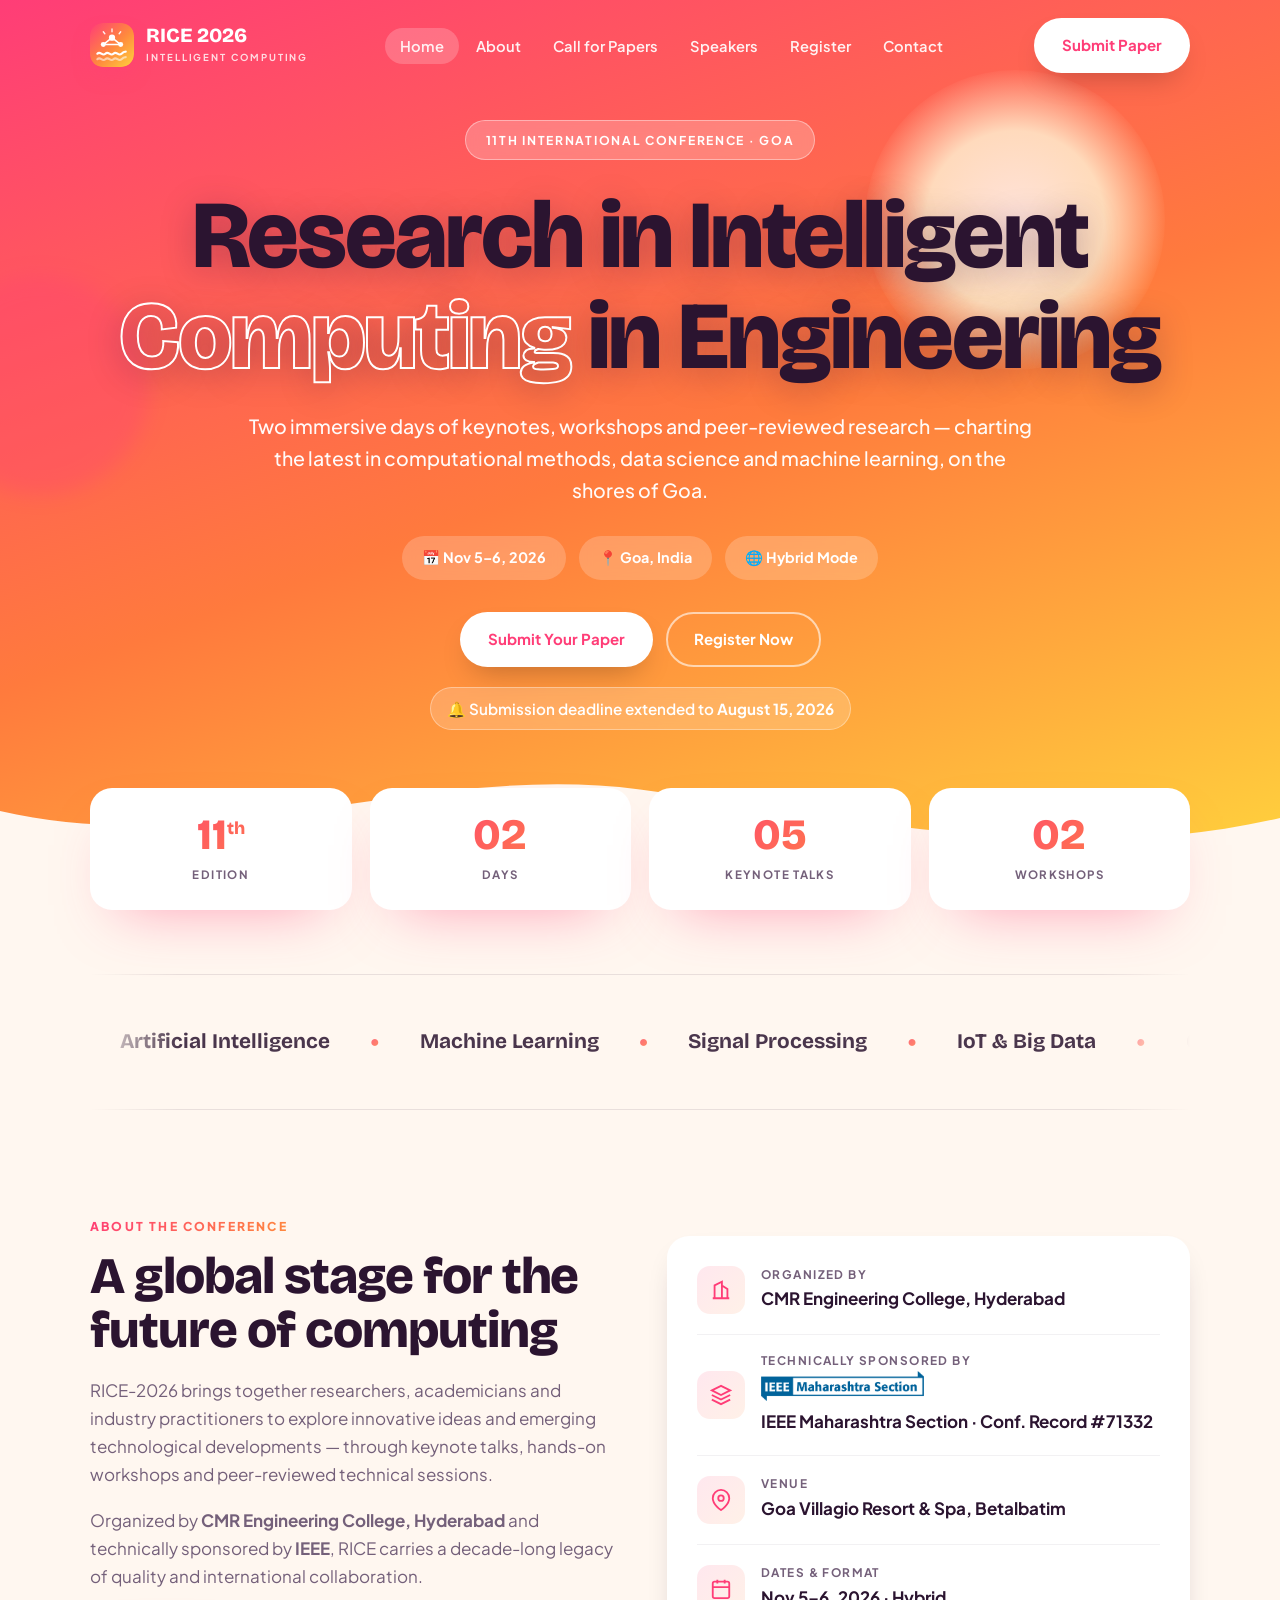
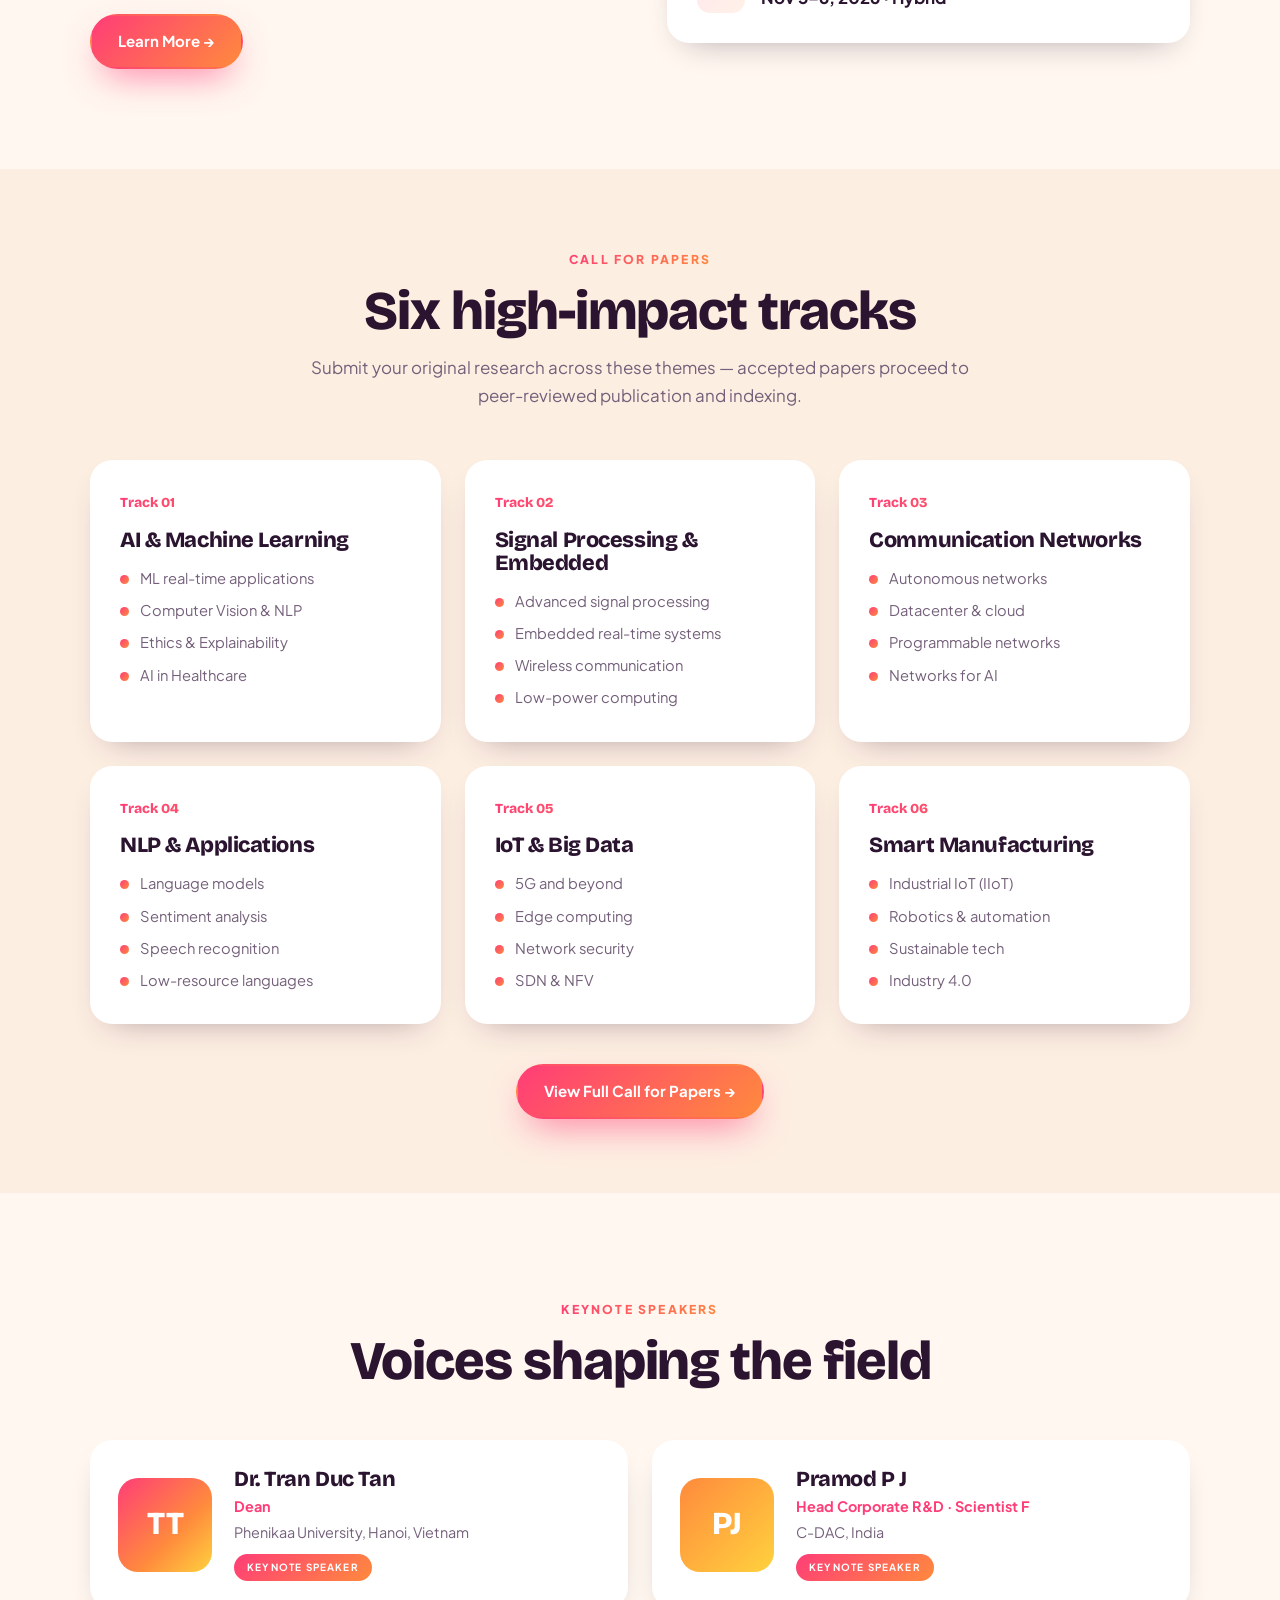
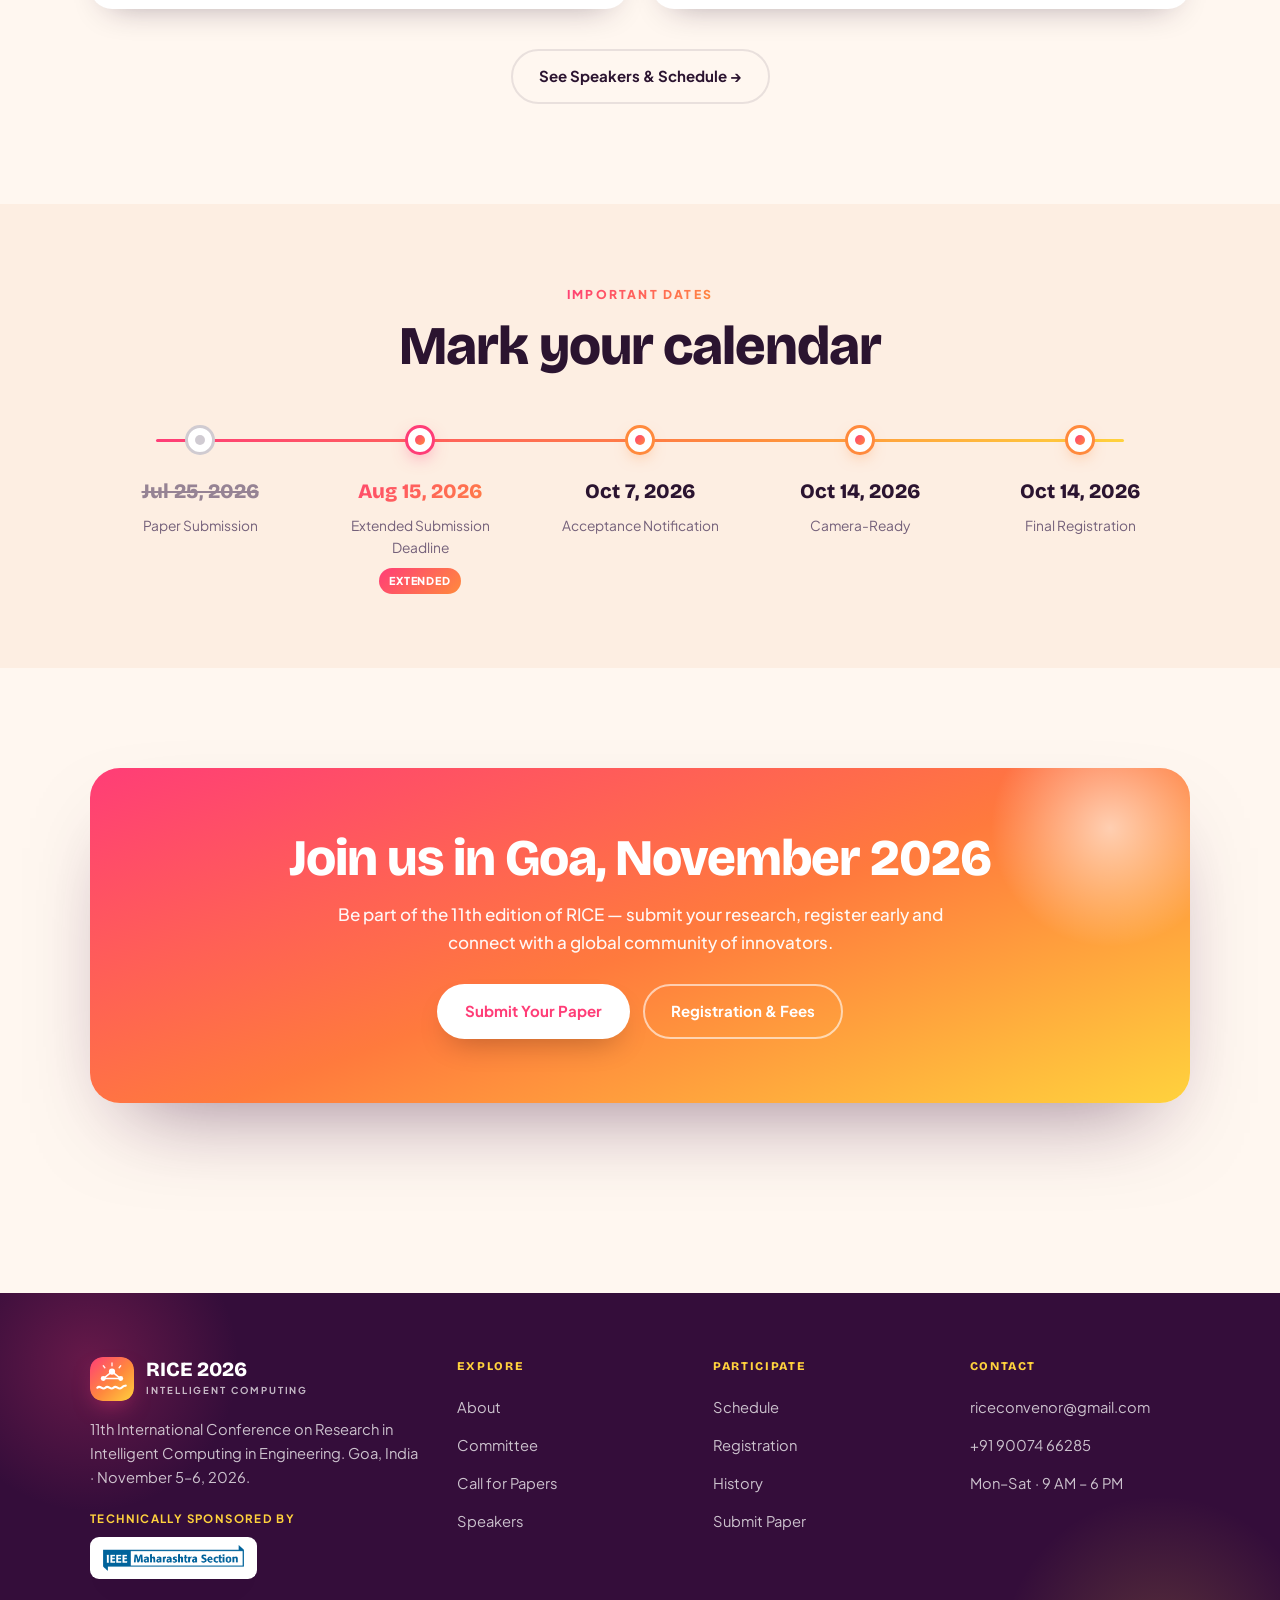
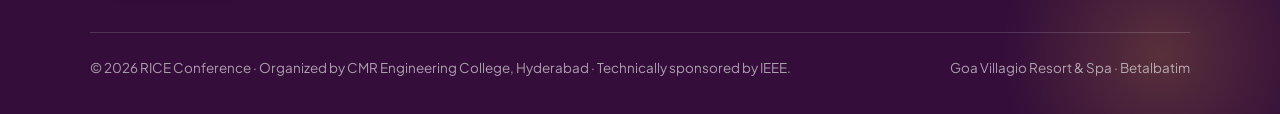
==== 2026/index.html @ 751f2a03 "Update RICE 2026 dates: notification Oct 7, camera-ready and registration Oct 14 Co-Authored-By: Cla" ====
<!DOCTYPE html>
<html lang="en">
<head>
<meta charset="UTF-8" />
<meta name="viewport" content="width=device-width, initial-scale=1.0" />
<title>RICE 2026 — 11th Intl. Conference on Research in Intelligent Computing in Engineering</title>
<meta name="description" content="RICE 2026 — 11th International Conference on Research in Intelligent Computing in Engineering. Nov 5–6, 2026, Goa, India. Organized by CMR Engineering College, technically sponsored by IEEE." />
<link rel="icon" href="data:image/svg+xml,%3Csvg xmlns='http://www.w3.org/2000/svg' viewBox='0 0 48 48'%3E%3Crect width='48' height='48' rx='12' fill='%23ff3d77'/%3E%3Ccircle cx='24' cy='17' r='3' fill='white'/%3E%3Ccircle cx='15' cy='24' r='2.4' fill='white'/%3E%3Ccircle cx='33' cy='24' r='2.4' fill='white'/%3E%3Cpath d='M24 17 15 24M24 17 33 24' stroke='white' stroke-width='1.6'/%3E%3Cpath d='M9 34c4-4 6 4 10 0s6 4 10 0 6 4 10 0' stroke='white' stroke-width='2.2' fill='none' stroke-linecap='round'/%3E%3C/svg%3E" />
<link rel="stylesheet" href="assets/styles.css" />
</head>
<body>

<!-- ===== HEADER ===== -->
<header class="site-head">
  <div class="container nav">
    <a href="index.html" class="brand">
      <svg class="mark" viewBox="0 0 48 48" aria-hidden="true"><defs><linearGradient id="rg" x1="0" y1="0" x2="1" y2="1"><stop offset="0" stop-color="#ff3d77"/><stop offset=".55" stop-color="#ff8a3d"/><stop offset="1" stop-color="#ffd23d"/></linearGradient></defs><rect width="48" height="48" rx="13" fill="url(#rg)"/><g stroke="#fff" stroke-width="1.5" stroke-linecap="round" opacity=".9"><path d="M24 6.5v3"/><path d="M33.5 9.5l-1.7 2.2"/><path d="M14.5 9.5l1.7 2.2"/></g><path d="M24 16 14.5 23.5M24 16 33.5 23.5M14.5 23.5 33.5 23.5" stroke="#fff" stroke-width="1.7"/><circle cx="24" cy="16" r="3.4" fill="#fff"/><circle cx="14.5" cy="23.5" r="2.7" fill="#fff"/><circle cx="33.5" cy="23.5" r="2.7" fill="#fff"/><path d="M8 33.5c3.5-3.4 5.3 3.4 8.8 0s5.3 3.4 8.8 0 5.3 3.4 8.8 0 4-1.6 4.6-2.3" fill="none" stroke="#fff" stroke-width="2.3" stroke-linecap="round"/><path d="M8 39.5c3.5-3.4 5.3 3.4 8.8 0s5.3 3.4 8.8 0 5.3 3.4 8.8 0 4-1.6 4.6-2.3" fill="none" stroke="#fff" stroke-width="2.3" stroke-linecap="round" opacity=".55"/></svg>
      <span class="bt"><b>RICE 2026</b><span>Intelligent Computing</span></span>
    </a>
    <ul class="menu" id="menu">
      <li><a href="index.html" class="active">Home</a></li>
      <li><a href="about.html">About</a></li>
      <li><a href="call-for-papers.html">Call for Papers</a></li>
      <li><a href="speakers.html">Speakers</a></li>
      <li><a href="registration.html">Register</a></li>
      <li><a href="contact.html">Contact</a></li>
    </ul>
    <a href="https://app.confconnects.com/conference/M5wdRLnNbbmSDOBDPahe" target="_blank" rel="noopener" class="btn btn-white nav-cta">Submit Paper</a>
    <button class="burger" id="burger" aria-label="Menu"><span></span><span></span><span></span></button>
  </div>
</header>

<!-- ===== HERO ===== -->
<section class="band hero">
  <span class="sun"></span>
  <span class="blob" style="width:220px;height:220px;background:#ff3d77;top:32%;left:-70px"></span>
  <div class="container inner">
    <span class="pill">11th International Conference · Goa</span>
    <h1>Research in Intelligent<br><span class="stroke">Computing</span> in Engineering</h1>
    <p class="sub">Two immersive days of keynotes, workshops and peer-reviewed research — charting the latest in computational methods, data science and machine learning, on the shores of Goa.</p>
    <div class="meta"><div>📅 Nov 5–6, 2026</div><div>📍 Goa, India</div><div>🌐 Hybrid Mode</div></div>
    <div class="cta">
      <a href="https://app.confconnects.com/conference/M5wdRLnNbbmSDOBDPahe" target="_blank" rel="noopener" class="btn btn-white">Submit Your Paper</a>
      <a href="registration.html" class="btn btn-out-w">Register Now</a>
    </div>
    <p style="margin-top:20px;font-size:.95rem;font-weight:600;color:#fff"><span style="display:inline-block;background:rgba(255,255,255,.18);border:1px solid rgba(255,255,255,.35);border-radius:999px;padding:8px 16px;backdrop-filter:blur(6px)">🔔 Submission deadline extended to <b>August 15, 2026</b></span></p>
  </div>
  <svg class="wave" viewBox="0 0 1440 120" preserveAspectRatio="none"><path fill="#fff7f0" d="M0,64 C240,120 480,8 720,40 C960,72 1200,128 1440,72 L1440,120 L0,120 Z"/></svg>
</section>

<!-- ===== STAT CHIPS ===== -->
<div class="chips">
  <div class="container">
    <div class="grid">
      <div class="chip reveal"><div class="n">11<sup style="font-size:1.1rem">th</sup></div><div class="t">Edition</div></div>
      <div class="chip reveal"><div class="n">02</div><div class="t">Days</div></div>
      <div class="chip reveal"><div class="n">05</div><div class="t">Keynote Talks</div></div>
      <div class="chip reveal"><div class="n">02</div><div class="t">Workshops</div></div>
    </div>
  </div>
</div>

<!-- ===== MARQUEE ===== -->
<div class="container"><div class="marquee"><div class="track"><span>Artificial Intelligence</span><span>Machine Learning</span><span>Signal Processing</span><span>IoT &amp; Big Data</span><span>Communication Networks</span><span>NLP</span><span>Smart Manufacturing</span><span>Artificial Intelligence</span><span>Machine Learning</span><span>Signal Processing</span><span>IoT &amp; Big Data</span><span>Communication Networks</span><span>NLP</span><span>Smart Manufacturing</span></div></div></div>

<!-- ===== ABOUT TEASER ===== -->
<section class="section">
  <div class="container grid-2" style="align-items:center;gap:54px">
    <div class="reveal">
      <span class="kicker">About the Conference</span>
      <h2 style="font-size:clamp(2rem,4.4vw,3.2rem)">A global stage for the future of computing</h2>
      <p style="color:var(--muted);margin:18px 0">RICE-2026 brings together researchers, academicians and industry practitioners to explore innovative ideas and emerging technological developments — through keynote talks, hands-on workshops and peer-reviewed technical sessions.</p>
      <p style="color:var(--muted);margin-bottom:24px">Organized by <strong>CMR Engineering College, Hyderabad</strong> and technically sponsored by <strong>IEEE</strong>, RICE carries a decade-long legacy of quality and international collaboration.</p>
      <a href="about.html" class="btn btn-glow">Learn More →</a>
    </div>
    <div class="org reveal">
      <div class="row"><div class="ic"><svg viewBox="0 0 24 24" fill="none" stroke="currentColor" stroke-width="2"><path d="M3 21h18M5 21V7l8-4v18M19 21V11l-6-4"/></svg></div><div><h4>Organized By</h4><div class="v">CMR Engineering College, Hyderabad</div></div></div>
      <div class="row"><div class="ic"><svg viewBox="0 0 24 24" fill="none" stroke="currentColor" stroke-width="2"><path d="M12 2 2 7l10 5 10-5-10-5ZM2 17l10 5 10-5M2 12l10 5 10-5"/></svg></div><div><h4>Technically Sponsored By</h4><div class="v"><img src="assets/ieee-maharashtra.png" alt="IEEE Maharashtra Section" style="height:30px;width:auto;display:block;margin:2px 0 6px"/>IEEE Maharashtra Section · Conf. Record #71332</div></div></div>
      <div class="row"><div class="ic"><svg viewBox="0 0 24 24" fill="none" stroke="currentColor" stroke-width="2"><path d="M21 10c0 7-9 13-9 13s-9-6-9-13a9 9 0 0 1 18 0Z"/><circle cx="12" cy="10" r="3"/></svg></div><div><h4>Venue</h4><div class="v">Goa Villagio Resort &amp; Spa, Betalbatim</div></div></div>
      <div class="row"><div class="ic"><svg viewBox="0 0 24 24" fill="none" stroke="currentColor" stroke-width="2"><rect x="3" y="4" width="18" height="18" rx="2"/><path d="M16 2v4M8 2v4M3 10h18"/></svg></div><div><h4>Dates &amp; Format</h4><div class="v">Nov 5–6, 2026 · Hybrid</div></div></div>
    </div>
  </div>
</section>

<!-- ===== TRACKS PREVIEW ===== -->
<section class="section tight" style="background:var(--soft)">
  <div class="container">
    <div class="sec-head center reveal">
      <span class="kicker">Call for Papers</span>
      <h2>Six high-impact tracks</h2>
      <p>Submit your original research across these themes — accepted papers proceed to peer-reviewed publication and indexing.</p>
    </div>
    <div class="grid-3">
      <div class="card track reveal"><div class="tn">Track 01</div><h3>AI &amp; Machine Learning</h3><ul><li>ML real-time applications</li><li>Computer Vision &amp; NLP</li><li>Ethics &amp; Explainability</li><li>AI in Healthcare</li></ul></div>
      <div class="card track reveal"><div class="tn">Track 02</div><h3>Signal Processing &amp; Embedded</h3><ul><li>Advanced signal processing</li><li>Embedded real-time systems</li><li>Wireless communication</li><li>Low-power computing</li></ul></div>
      <div class="card track reveal"><div class="tn">Track 03</div><h3>Communication Networks</h3><ul><li>Autonomous networks</li><li>Datacenter &amp; cloud</li><li>Programmable networks</li><li>Networks for AI</li></ul></div>
      <div class="card track reveal"><div class="tn">Track 04</div><h3>NLP &amp; Applications</h3><ul><li>Language models</li><li>Sentiment analysis</li><li>Speech recognition</li><li>Low-resource languages</li></ul></div>
      <div class="card track reveal"><div class="tn">Track 05</div><h3>IoT &amp; Big Data</h3><ul><li>5G and beyond</li><li>Edge computing</li><li>Network security</li><li>SDN &amp; NFV</li></ul></div>
      <div class="card track reveal"><div class="tn">Track 06</div><h3>Smart Manufacturing</h3><ul><li>Industrial IoT (IIoT)</li><li>Robotics &amp; automation</li><li>Sustainable tech</li><li>Industry 4.0</li></ul></div>
    </div>
    <div class="center" style="margin-top:40px"><a href="call-for-papers.html" class="btn btn-glow">View Full Call for Papers →</a></div>
  </div>
</section>

<!-- ===== SPEAKERS PREVIEW ===== -->
<section class="section">
  <div class="container">
    <div class="sec-head center reveal">
      <span class="kicker">Keynote Speakers</span>
      <h2>Voices shaping the field</h2>
    </div>
    <div class="grid-2">
      <div class="card speaker reveal"><div class="avatar">TT</div><div><h3>Dr. Tran Duc Tan</h3><div class="role">Dean</div><div class="aff">Phenikaa University, Hanoi, Vietnam</div><span class="tag">Keynote Speaker</span></div></div>
      <div class="card speaker reveal"><div class="avatar">PJ</div><div><h3>Pramod P J</h3><div class="role">Head Corporate R&amp;D · Scientist F</div><div class="aff">C-DAC, India</div><span class="tag">Keynote Speaker</span></div></div>
    </div>
    <div class="center" style="margin-top:40px"><a href="speakers.html" class="btn btn-out">See Speakers &amp; Schedule →</a></div>
  </div>
</section>

<!-- ===== DATES ===== -->
<section class="section tight" style="background:var(--soft)">
  <div class="container">
    <div class="sec-head center reveal"><span class="kicker">Important Dates</span><h2>Mark your calendar</h2></div>
    <div class="timeline reveal">
      <div class="tl past"><div class="dot"></div><div class="date">Jul 25, 2026</div><div class="what">Paper Submission</div></div>
      <div class="tl ext"><div class="dot"></div><div class="date">Aug 15, 2026</div><div class="what">Extended Submission Deadline</div><span class="flag">Extended</span></div>
      <div class="tl"><div class="dot"></div><div class="date">Oct 7, 2026</div><div class="what">Acceptance Notification</div></div>
      <div class="tl"><div class="dot"></div><div class="date">Oct 14, 2026</div><div class="what">Camera-Ready</div></div>
      <div class="tl"><div class="dot"></div><div class="date">Oct 14, 2026</div><div class="what">Final Registration</div></div>
    </div>
  </div>
</section>

<!-- ===== CTA ===== -->
<section class="section">
  <div class="container">
    <div class="cta-band reveal">
      <span class="sun"></span>
      <h2>Join us in Goa, November 2026</h2>
      <p>Be part of the 11th edition of RICE — submit your research, register early and connect with a global community of innovators.</p>
      <div class="cta">
        <a href="https://app.confconnects.com/conference/M5wdRLnNbbmSDOBDPahe" target="_blank" rel="noopener" class="btn btn-white">Submit Your Paper</a>
        <a href="registration.html" class="btn btn-out-w">Registration &amp; Fees</a>
      </div>
    </div>
  </div>
</section>

<!-- ===== FOOTER ===== -->
<footer class="site-foot">
  <div class="container">
    <div class="foot">
      <div>
        <a href="index.html" class="brand">
          <svg class="mark" viewBox="0 0 48 48" aria-hidden="true"><rect width="48" height="48" rx="13" fill="url(#rg)"/><g stroke="#fff" stroke-width="1.5" stroke-linecap="round" opacity=".9"><path d="M24 6.5v3"/><path d="M33.5 9.5l-1.7 2.2"/><path d="M14.5 9.5l1.7 2.2"/></g><path d="M24 16 14.5 23.5M24 16 33.5 23.5M14.5 23.5 33.5 23.5" stroke="#fff" stroke-width="1.7"/><circle cx="24" cy="16" r="3.4" fill="#fff"/><circle cx="14.5" cy="23.5" r="2.7" fill="#fff"/><circle cx="33.5" cy="23.5" r="2.7" fill="#fff"/><path d="M8 33.5c3.5-3.4 5.3 3.4 8.8 0s5.3 3.4 8.8 0 5.3 3.4 8.8 0 4-1.6 4.6-2.3" fill="none" stroke="#fff" stroke-width="2.3" stroke-linecap="round"/></svg>
          <span class="bt"><b>RICE 2026</b><span>Intelligent Computing</span></span>
        </a>
        <p class="about">11th International Conference on Research in Intelligent Computing in Engineering. Goa, India · November 5–6, 2026.</p>
        <div class="foot-sponsor"><span class="lbl">Technically Sponsored By</span><span class="badge"><img src="assets/ieee-maharashtra.png" alt="IEEE Maharashtra Section"></span></div>
      </div>
      <div><h5>Explore</h5><ul><li><a href="about.html">About</a></li><li><a href="about.html#committee">Committee</a></li><li><a href="call-for-papers.html">Call for Papers</a></li><li><a href="speakers.html">Speakers</a></li></ul></div>
      <div><h5>Participate</h5><ul><li><a href="speakers.html#schedule">Schedule</a></li><li><a href="registration.html">Registration</a></li><li><a href="contact.html#history">History</a></li><li><a href="https://app.confconnects.com/conference/M5wdRLnNbbmSDOBDPahe" target="_blank" rel="noopener">Submit Paper</a></li></ul></div>
      <div><h5>Contact</h5><ul><li><a href="mailto:riceconvenor@gmail.com">riceconvenor@gmail.com</a></li><li><a href="tel:+919007466285">+91 90074 66285</a></li><li><span style="color:rgba(255,255,255,.75);font-size:.92rem">Mon–Sat · 9 AM – 6 PM</span></li></ul></div>
    </div>
    <div class="foot-bottom">
      <div>© 2026 RICE Conference · Organized by CMR Engineering College, Hyderabad · Technically sponsored by IEEE.</div>
      <div>Goa Villagio Resort &amp; Spa · Betalbatim</div>
    </div>
  </div>
</footer>

<script src="assets/app.js"></script>
</body>
</html>
---- 2026/assets/styles.css ----
/* ============================================================
   RICE 2026 — Tropical Sunset theme
   Shared design system for all pages
   ============================================================ */
@import url("https://fonts.googleapis.com/css2?family=Bricolage+Grotesque:opsz,wght@12..96,500;12..96,600;12..96,700;12..96,800&family=Plus+Jakarta+Sans:wght@400;500;600;700;800&display=swap");

:root{
  --magenta:#ff3d77;
  --orange:#ff8a3d;
  --gold:#ffd23d;
  --plum:#340d3a;
  --plum-2:#4d1652;
  --ink:#2b1430;
  --muted:#74607a;
  --paper:#fff7f0;
  --card:#ffffff;
  --soft:#fdeee2;
  --line:rgba(43,20,48,.10);
  --line-2:rgba(43,20,48,.06);

  --grad:linear-gradient(135deg,var(--magenta),var(--orange));
  --grad-3:linear-gradient(135deg,var(--magenta),var(--orange) 60%,var(--gold));
  --sky:linear-gradient(160deg,#ff3d77 0%,#ff7a3d 52%,#ffd23d 100%);

  --shadow:0 26px 60px -30px rgba(255,61,119,.5);
  --shadow-sm:0 14px 34px -20px rgba(43,20,48,.45);
  --shadow-lg:0 40px 90px -40px rgba(58,13,58,.55);

  --radius:22px;
  --radius-lg:30px;
  --maxw:1160px;
  --ease:cubic-bezier(.2,.7,.2,1);
}

*{margin:0;padding:0;box-sizing:border-box}
html{scroll-behavior:smooth}
body{
  font-family:"Plus Jakarta Sans",system-ui,sans-serif;
  color:var(--ink);background:var(--paper);
  font-size:17px;line-height:1.65;-webkit-font-smoothing:antialiased;overflow-x:hidden;
}
::selection{background:var(--magenta);color:#fff}
img{max-width:100%;display:block}
a{color:inherit}

h1,h2,h3,h4,.display{font-family:"Bricolage Grotesque",sans-serif;line-height:1.05;letter-spacing:-.02em;font-weight:800;color:var(--ink)}

.container{max-width:var(--maxw);margin:0 auto;padding:0 30px}
.center{text-align:center}

/* ---------- Buttons ---------- */
.btn{
  font-family:"Plus Jakarta Sans";font-weight:700;font-size:.94rem;cursor:pointer;
  text-decoration:none;display:inline-flex;align-items:center;gap:.5rem;
  padding:13px 26px;border-radius:999px;transition:.3s var(--ease);border:2px solid transparent;white-space:nowrap;
}
.btn-glow{background:var(--grad);color:#fff;box-shadow:0 16px 36px -12px rgba(255,61,119,.7)}
.btn-glow:hover{transform:translateY(-3px);box-shadow:0 22px 46px -14px rgba(255,61,119,.85)}
.btn-white{background:#fff;color:var(--magenta);box-shadow:0 14px 30px -12px rgba(0,0,0,.28)}
.btn-white:hover{transform:translateY(-3px) scale(1.02)}
.btn-dark{background:var(--ink);color:#fff}
.btn-dark:hover{transform:translateY(-3px);background:var(--plum)}
.btn-out{border-color:var(--line);color:var(--ink)}
.btn-out:hover{border-color:var(--magenta);color:var(--magenta)}
.btn-out-w{border-color:rgba(255,255,255,.6);color:#fff}
.btn-out-w:hover{background:rgba(255,255,255,.15);border-color:#fff}

/* ---------- Header / Nav ---------- */
.site-head{position:fixed;top:0;left:0;right:0;z-index:100;padding:18px 0;transition:.4s var(--ease)}
.site-head.solid{background:rgba(255,247,240,.86);backdrop-filter:blur(16px) saturate(140%);box-shadow:0 6px 30px -20px rgba(43,20,48,.5);padding:11px 0}
.nav{display:flex;align-items:center;justify-content:space-between;gap:22px}
.brand{display:flex;align-items:center;gap:12px;text-decoration:none;flex-shrink:0}
.brand .mark{width:44px;height:44px;border-radius:13px;flex-shrink:0;box-shadow:0 10px 24px -10px rgba(255,61,119,.7)}
.brand .bt b{font-family:"Bricolage Grotesque";font-weight:800;font-size:1.26rem;line-height:1;display:block;color:#fff;transition:.3s}
.brand .bt span{font-size:.6rem;letter-spacing:.2em;text-transform:uppercase;font-weight:700;color:rgba(255,255,255,.8);display:block;margin-top:4px;transition:.3s}
.solid .brand .bt b{color:var(--ink)}
.solid .brand .bt span{color:var(--muted)}
.menu{display:flex;align-items:center;gap:2px;list-style:none}
.menu a{text-decoration:none;color:#fff;font-weight:600;font-size:.92rem;padding:9px 15px;border-radius:999px;transition:.25s var(--ease);opacity:.92}
.menu a:hover{background:rgba(255,255,255,.2)}
.menu a.active{background:rgba(255,255,255,.22)}
.solid .menu a{color:var(--ink);opacity:.8}
.solid .menu a:hover{background:rgba(255,61,119,.1);color:var(--magenta);opacity:1}
.solid .menu a.active{background:var(--grad);color:#fff;opacity:1}
.nav-cta.btn-white{box-shadow:0 14px 30px -12px rgba(0,0,0,.25)}
.solid .nav-cta.btn-white{background:var(--grad);color:#fff}
.burger{display:none;background:none;border:none;cursor:pointer;flex-direction:column;gap:5px;padding:8px}
.burger span{width:25px;height:2.5px;background:#fff;border-radius:3px;transition:.3s}
.solid .burger span{background:var(--ink)}

/* ---------- Gradient band (page header) ---------- */
.band{position:relative;background:var(--sky);color:#fff;overflow:hidden;padding-top:120px}
.band .sun{position:absolute;border-radius:50%;background:radial-gradient(circle,#fff 0%,#fff6d8 42%,rgba(255,255,255,0) 72%);opacity:.8;animation:pulse 7s ease-in-out infinite;pointer-events:none}
@keyframes pulse{50%{transform:scale(1.08)}}
.band .blob{position:absolute;border-radius:50%;filter:blur(10px);opacity:.3;pointer-events:none}
.band .wave{position:absolute;bottom:-1px;left:0;width:100%;line-height:0}
.band .inner{position:relative;z-index:2}

/* Home hero */
.hero{padding-bottom:130px;text-align:center}
.hero .sun{top:70px;right:9%;width:300px;height:300px}
.hero .pill{display:inline-block;background:rgba(255,255,255,.22);backdrop-filter:blur(6px);border:1px solid rgba(255,255,255,.4);padding:9px 20px;border-radius:999px;font-weight:700;font-size:.76rem;letter-spacing:.14em;text-transform:uppercase;margin-bottom:26px}
.hero h1{font-size:clamp(2.7rem,7.6vw,6rem);text-shadow:0 6px 34px rgba(52,13,58,.28)}
.hero h1 .stroke{-webkit-text-stroke:2px #fff;color:transparent}
.hero .sub{font-size:1.22rem;font-weight:500;max-width:56ch;margin:22px auto 30px;opacity:.97}
.hero .meta{display:flex;gap:13px;justify-content:center;flex-wrap:wrap;margin-bottom:32px}
.hero .meta div{background:rgba(255,255,255,.2);backdrop-filter:blur(6px);padding:10px 20px;border-radius:999px;font-weight:700;font-size:.9rem}
.hero .cta{display:flex;gap:13px;justify-content:center;flex-wrap:wrap}

/* Inner page band */
.band--page{padding-bottom:120px;text-align:center}
.band--page .sun{top:30px;right:-60px;width:240px;height:240px;opacity:.5}
.band--page .crumb{font-family:"Plus Jakarta Sans";font-weight:700;font-size:.74rem;letter-spacing:.18em;text-transform:uppercase;opacity:.85;margin-bottom:16px}
.band--page .crumb a{text-decoration:none;opacity:.8}
.band--page .crumb a:hover{opacity:1}
.band--page h1{font-size:clamp(2.4rem,6vw,4.4rem);text-shadow:0 6px 30px rgba(52,13,58,.25)}
.band--page p{max-width:60ch;margin:18px auto 0;font-weight:500;font-size:1.12rem;opacity:.96}

/* ---------- Stat chips (overlap band) ---------- */
.chips{margin-top:-72px;position:relative;z-index:5}
.chips .grid{display:grid;grid-template-columns:repeat(4,1fr);gap:18px}
.chip{background:var(--card);border-radius:22px;padding:26px 20px;text-align:center;box-shadow:var(--shadow)}
.chip .n{font-family:"Bricolage Grotesque";font-weight:800;font-size:2.7rem;line-height:1;background:var(--grad);-webkit-background-clip:text;background-clip:text;color:transparent}
.chip .t{font-weight:700;font-size:.72rem;letter-spacing:.12em;text-transform:uppercase;color:var(--muted);margin-top:8px}

/* ---------- Marquee ---------- */
.marquee{margin-top:64px;padding:18px 0;overflow:hidden;white-space:nowrap;border-top:1px solid var(--line);border-bottom:1px solid var(--line);-webkit-mask-image:linear-gradient(90deg,transparent,#000 8%,#000 92%,transparent);mask-image:linear-gradient(90deg,transparent,#000 8%,#000 92%,transparent)}
.marquee .track{display:inline-flex;gap:40px;animation:scroll 30s linear infinite}
.marquee span{font-family:"Bricolage Grotesque";font-weight:700;font-size:1.3rem;color:var(--ink);display:inline-flex;gap:40px;align-items:center;opacity:.85}
.marquee span::after{content:"●";background:var(--grad);-webkit-background-clip:text;background-clip:text;color:transparent;font-size:1rem}
@keyframes scroll{to{transform:translateX(-50%)}}

/* ---------- Sections ---------- */
.section{padding:100px 0;position:relative}
.section.tight{padding:74px 0}
.sec-head{max-width:660px;margin-bottom:50px}
.sec-head.center{margin-left:auto;margin-right:auto}
.kicker{font-weight:800;font-size:.76rem;letter-spacing:.18em;text-transform:uppercase;background:var(--grad);-webkit-background-clip:text;background-clip:text;color:transparent;display:inline-block;margin-bottom:14px}
.sec-head h2{font-size:clamp(2rem,4.6vw,3.4rem)}
.sec-head p{color:var(--muted);font-size:1.06rem;margin-top:14px}

/* ---------- Generic cards / grids ---------- */
.grid-2{display:grid;grid-template-columns:repeat(2,1fr);gap:24px}
.grid-3{display:grid;grid-template-columns:repeat(3,1fr);gap:24px}

.card{background:var(--card);border-radius:var(--radius);box-shadow:var(--shadow-sm);transition:.4s var(--ease)}
.card:hover{transform:translateY(-6px);box-shadow:var(--shadow)}

/* Track card */
.track{padding:32px 30px;position:relative;overflow:hidden}
.track::before{content:"";position:absolute;left:0;top:0;width:100%;height:5px;background:var(--grad-3);transform:scaleX(0);transform-origin:left;transition:.4s var(--ease)}
.track:hover::before{transform:scaleX(1)}
.track .tn{font-family:"Bricolage Grotesque";font-weight:800;font-size:.86rem;background:var(--grad);-webkit-background-clip:text;background-clip:text;color:transparent;margin-bottom:14px}
.track h3{font-size:1.36rem;margin-bottom:14px}
.track ul{list-style:none;display:flex;flex-direction:column;gap:8px}
.track li{font-size:.92rem;color:var(--muted);padding-left:20px;position:relative}
.track li::before{content:"";position:absolute;left:0;top:9px;width:9px;height:9px;border-radius:50%;background:var(--grad)}

/* Speaker card */
.speaker{display:flex;gap:22px;align-items:center;padding:28px}
.speaker .avatar{width:94px;height:94px;border-radius:20px;flex-shrink:0;display:grid;place-items:center;font-family:"Bricolage Grotesque";font-weight:800;font-size:2rem;color:#fff;background:var(--grad-3)}
.speaker:nth-child(even) .avatar{background:linear-gradient(135deg,var(--orange),var(--gold))}
.speaker h3{font-size:1.34rem}
.speaker .role{color:var(--magenta);font-weight:700;font-size:.9rem;margin:4px 0 2px}
.speaker .aff{color:var(--muted);font-size:.9rem}
.speaker .tag{display:inline-block;margin-top:10px;font-weight:700;font-size:.62rem;letter-spacing:.12em;text-transform:uppercase;color:#fff;background:var(--grad);border-radius:999px;padding:5px 13px}

/* Committee card */
.comm{padding:26px 26px}
.comm .role{font-family:"Bricolage Grotesque";font-weight:800;font-size:.78rem;letter-spacing:.06em;text-transform:uppercase;background:var(--grad);-webkit-background-clip:text;background-clip:text;color:transparent;margin-bottom:16px}
.comm ul{list-style:none;display:flex;flex-direction:column;gap:13px}
.comm li .nm{font-weight:700;font-size:.99rem;display:block}
.comm li .af{font-size:.83rem;color:var(--muted)}

/* Fee card */
.fee{padding:38px 34px;position:relative;overflow:hidden}
.fee.feat{outline:2px solid var(--magenta);outline-offset:-2px}
.fee.feat .ribbon{position:absolute;top:20px;right:-36px;transform:rotate(45deg);background:var(--grad);color:#fff;font-weight:800;font-size:.6rem;letter-spacing:.08em;padding:6px 46px;text-transform:uppercase}
.fee .cat{font-weight:800;font-size:.74rem;letter-spacing:.16em;text-transform:uppercase;color:var(--orange)}
.fee .price{font-family:"Bricolage Grotesque";font-weight:800;font-size:3.1rem;margin:14px 0 2px;line-height:1}
.fee .price small{font-size:1rem;color:var(--muted);font-weight:600;font-family:"Plus Jakarta Sans"}
.fee .late{color:var(--muted);font-size:.92rem;margin-bottom:22px}
.fee ul{list-style:none;display:flex;flex-direction:column;gap:11px;margin-bottom:26px}
.fee li{font-size:.93rem;color:var(--muted);padding-left:28px;position:relative}
.fee li::before{content:"✓";position:absolute;left:0;font-weight:800;background:var(--grad);-webkit-background-clip:text;background-clip:text;color:transparent}
.fee .btn{width:100%;justify-content:center}

/* ---------- Timeline (dates) ---------- */
.timeline{position:relative;display:grid;grid-template-columns:repeat(5,1fr);gap:0;margin-top:24px}
.timeline::before{content:"";position:absolute;top:14px;left:6%;right:6%;height:3px;background:var(--grad-3);border-radius:3px}
.tl{position:relative;padding:0 14px;text-align:center}
.tl .dot{width:30px;height:30px;border-radius:50%;background:#fff;border:3px solid var(--orange);margin:0 auto 20px;display:grid;place-items:center;position:relative;z-index:1;box-shadow:0 6px 16px -6px rgba(255,138,61,.6)}
.tl .dot::after{content:"";width:10px;height:10px;border-radius:50%;background:var(--grad)}
.tl .date{font-family:"Bricolage Grotesque";font-weight:800;font-size:1.28rem}
.tl .what{font-size:.86rem;color:var(--muted);margin-top:6px}
.tl.past .date{text-decoration:line-through;text-decoration-thickness:2px;color:var(--muted);opacity:.75}
.tl.past .dot{border-color:rgba(43,20,48,.22);box-shadow:none}
.tl.past .dot::after{background:rgba(43,20,48,.22)}
.tl.ext .date{background:var(--grad);-webkit-background-clip:text;background-clip:text;color:transparent}
.tl.ext .dot{border-color:var(--magenta);box-shadow:0 6px 18px -6px rgba(255,61,119,.7)}
.tl .flag{display:inline-block;margin-top:8px;font-size:.68rem;font-weight:800;letter-spacing:.09em;text-transform:uppercase;padding:4px 10px;border-radius:999px;background:var(--grad);color:#fff}

/* ---------- Schedule ---------- */
.day-tabs{display:flex;gap:12px;margin-bottom:30px;flex-wrap:wrap}
.sched{display:flex;flex-direction:column;gap:14px}
.slot{display:grid;grid-template-columns:140px 1fr;gap:24px;align-items:center;background:var(--card);border-radius:18px;padding:20px 26px;box-shadow:var(--shadow-sm);transition:.3s var(--ease)}
.slot:hover{transform:translateX(6px)}
.slot .time{font-family:"Bricolage Grotesque";font-weight:800;color:var(--magenta);font-size:1.02rem}
.slot .ev h4{font-size:1.1rem;font-family:"Plus Jakarta Sans";font-weight:700;margin-bottom:2px}
.slot .ev p{color:var(--muted);font-size:.9rem}
.slot.brk{background:var(--soft);box-shadow:none}
.slot.brk .ev h4{color:var(--orange)}

/* ---------- History ---------- */
.hist{display:flex;flex-direction:column}
.hrow{display:grid;grid-template-columns:130px 1fr auto;gap:28px;align-items:center;padding:22px 0;border-top:1px solid var(--line);transition:.3s var(--ease)}
.hrow:hover{padding-left:14px;background:linear-gradient(90deg,rgba(255,61,119,.06),transparent)}
.hrow:last-child{border-bottom:1px solid var(--line)}
.hrow .yr{font-family:"Bricolage Grotesque";font-weight:800;font-size:1.9rem;background:var(--grad);-webkit-background-clip:text;background-clip:text;color:transparent}
.hrow .loc{font-weight:700}
.hrow .loc small{display:block;color:var(--muted);font-weight:500;font-size:.86rem;margin-top:2px}
.hrow .pub{font-weight:800;font-size:.68rem;letter-spacing:.08em;color:var(--orange);text-transform:uppercase;text-align:right}

/* ---------- Info / org rows ---------- */
.org{background:var(--card);border-radius:var(--radius);padding:10px 30px;box-shadow:var(--shadow-sm)}
.org .row{display:flex;gap:16px;padding:20px 0;border-bottom:1px solid var(--line-2);align-items:center}
.org .row:last-child{border-bottom:none}
.org .ic{width:48px;height:48px;border-radius:13px;background:linear-gradient(135deg,rgba(255,61,119,.12),rgba(255,138,61,.12));display:grid;place-items:center;flex-shrink:0;color:var(--magenta)}
.org .ic svg{width:22px;height:22px}
.org h4{font-size:.74rem;letter-spacing:.12em;text-transform:uppercase;color:var(--muted);font-weight:700;margin-bottom:3px;font-family:"Plus Jakarta Sans"}
.org .v{font-weight:700}

/* steps */
.steps{display:grid;grid-template-columns:repeat(4,1fr);gap:20px}
.step{background:var(--card);border-radius:18px;padding:28px 24px;box-shadow:var(--shadow-sm);position:relative}
.step .num{font-family:"Bricolage Grotesque";font-weight:800;font-size:1.1rem;width:40px;height:40px;border-radius:50%;background:var(--grad);color:#fff;display:grid;place-items:center;margin-bottom:16px}
.step h4{font-size:1.06rem;font-family:"Plus Jakarta Sans";font-weight:700;margin-bottom:6px}
.step p{color:var(--muted);font-size:.9rem}

/* badges row */
.badges{display:flex;flex-wrap:wrap;gap:12px;margin-top:8px}
.badge-pub{font-weight:700;font-size:.84rem;background:var(--card);border:1px solid var(--line);border-radius:999px;padding:9px 18px;box-shadow:var(--shadow-sm)}
.badge-pub b{background:var(--grad);-webkit-background-clip:text;background-clip:text;color:transparent}

/* Contact cards */
.ccard{padding:30px;text-align:center}
.ccard .ic{width:54px;height:54px;border-radius:15px;margin:0 auto 16px;display:grid;place-items:center;background:var(--grad);color:#fff}
.ccard .ic svg{width:24px;height:24px}
.ccard h4{font-size:.7rem;letter-spacing:.14em;text-transform:uppercase;color:var(--muted);margin-bottom:8px;font-family:"Plus Jakarta Sans";font-weight:700}
.ccard a,.ccard p{text-decoration:none;font-weight:700;color:var(--ink)}
.ccard a:hover{color:var(--magenta)}

.map{border-radius:var(--radius);overflow:hidden;box-shadow:var(--shadow-sm);border:1px solid var(--line);height:380px}
.map iframe{width:100%;height:100%;border:0;display:block}

/* ---------- CTA band ---------- */
.cta-band{border-radius:var(--radius-lg);padding:64px 50px;text-align:center;position:relative;overflow:hidden;background:var(--sky);color:#fff;box-shadow:var(--shadow-lg)}
.cta-band .sun{position:absolute;top:-60px;right:-40px;width:240px;height:240px;border-radius:50%;background:radial-gradient(circle,rgba(255,255,255,.6),transparent 70%)}
.cta-band>*{position:relative;z-index:1}
.cta-band h2{font-size:clamp(2rem,4.6vw,3.2rem);color:#fff;margin-bottom:14px}
.cta-band p{max-width:54ch;margin:0 auto 28px;opacity:.95;font-weight:500}
.cta-band .cta{display:flex;gap:13px;justify-content:center;flex-wrap:wrap}

/* ---------- Footer ---------- */
.site-foot{background:var(--plum);color:rgba(255,255,255,.8);padding:64px 0 34px;margin-top:90px;position:relative;overflow:hidden}
.site-foot::before{content:"";position:absolute;top:-80px;left:-60px;width:300px;height:300px;border-radius:50%;background:radial-gradient(circle,rgba(255,61,119,.25),transparent 70%)}
.site-foot::after{content:"";position:absolute;bottom:-100px;right:-40px;width:320px;height:320px;border-radius:50%;background:radial-gradient(circle,rgba(255,210,61,.18),transparent 70%)}
.foot{display:grid;grid-template-columns:1.5fr 1fr 1fr 1fr;gap:36px;position:relative;z-index:1}
.foot .brand .bt b{color:#fff}
.foot .brand .bt span{color:rgba(255,255,255,.7)}
.foot .about{margin-top:16px;font-size:.92rem;max-width:34ch;color:rgba(255,255,255,.75)}
.foot h5{font-family:"Bricolage Grotesque";font-weight:800;font-size:.74rem;letter-spacing:.14em;text-transform:uppercase;color:var(--gold);margin-bottom:16px}
.foot ul{list-style:none;display:flex;flex-direction:column;gap:10px}
.foot a{text-decoration:none;color:rgba(255,255,255,.75);font-size:.92rem;transition:.2s}
.foot a:hover{color:#fff}
.foot-bottom{display:flex;justify-content:space-between;align-items:center;flex-wrap:wrap;gap:14px;margin-top:46px;padding-top:24px;border-top:1px solid rgba(255,255,255,.15);font-size:.84rem;color:rgba(255,255,255,.6);position:relative;z-index:1}
.foot-sponsor{margin-top:20px}
.foot-sponsor .lbl{display:block;font-size:.72rem;letter-spacing:.12em;text-transform:uppercase;color:var(--gold);font-weight:700;margin-bottom:9px}
.foot-sponsor .badge{display:inline-block;background:#fff;padding:8px 13px;border-radius:9px;line-height:0;box-shadow:var(--shadow-sm)}
.foot-sponsor .badge img{height:26px;width:auto;display:block}

/* ---------- Reveal ---------- */
.reveal{opacity:0;transform:translateY(34px);transition:opacity .85s var(--ease),transform .85s var(--ease)}
.reveal.in{opacity:1;transform:none}

/* ---------- Responsive ---------- */
@media(max-width:980px){
  .grid-3,.steps{grid-template-columns:repeat(2,1fr)}
  .timeline{grid-template-columns:repeat(2,1fr);gap:26px 18px}
  .timeline::before{display:none}
  .tl{display:flex;align-items:center;gap:16px;text-align:left;padding:0}
  .tl .dot{margin:0;flex:0 0 auto}
  .chips .grid{grid-template-columns:repeat(2,1fr)}
  .foot{grid-template-columns:1fr 1fr}
}
@media(max-width:760px){
  .menu,.nav-cta{display:none}
  .burger{display:flex}
  .menu.open{display:flex;position:absolute;top:100%;left:14px;right:14px;flex-direction:column;background:#fff;border-radius:18px;box-shadow:var(--shadow);padding:14px;gap:4px;margin-top:8px}
  .menu.open a{color:var(--ink);padding:12px}
  .menu.open a.active{background:var(--grad);color:#fff}
  .grid-2,.grid-3,.steps{grid-template-columns:1fr}
  .chips .grid{grid-template-columns:repeat(2,1fr)}
  .timeline{grid-template-columns:1fr;gap:26px}
  .timeline::before{display:none}
  .tl{display:flex;align-items:center;gap:18px;text-align:left}
  .tl .dot{margin:0}
  .slot{grid-template-columns:96px 1fr;gap:16px;padding:18px}
  .hrow{grid-template-columns:80px 1fr;gap:14px}
  .hrow .pub{grid-column:2;text-align:left}
  .foot{grid-template-columns:1fr 1fr}
  .cta-band{padding:44px 26px}
  .section{padding:70px 0}
}
@media(max-width:480px){
  .chips .grid,.foot{grid-template-columns:1fr}
}
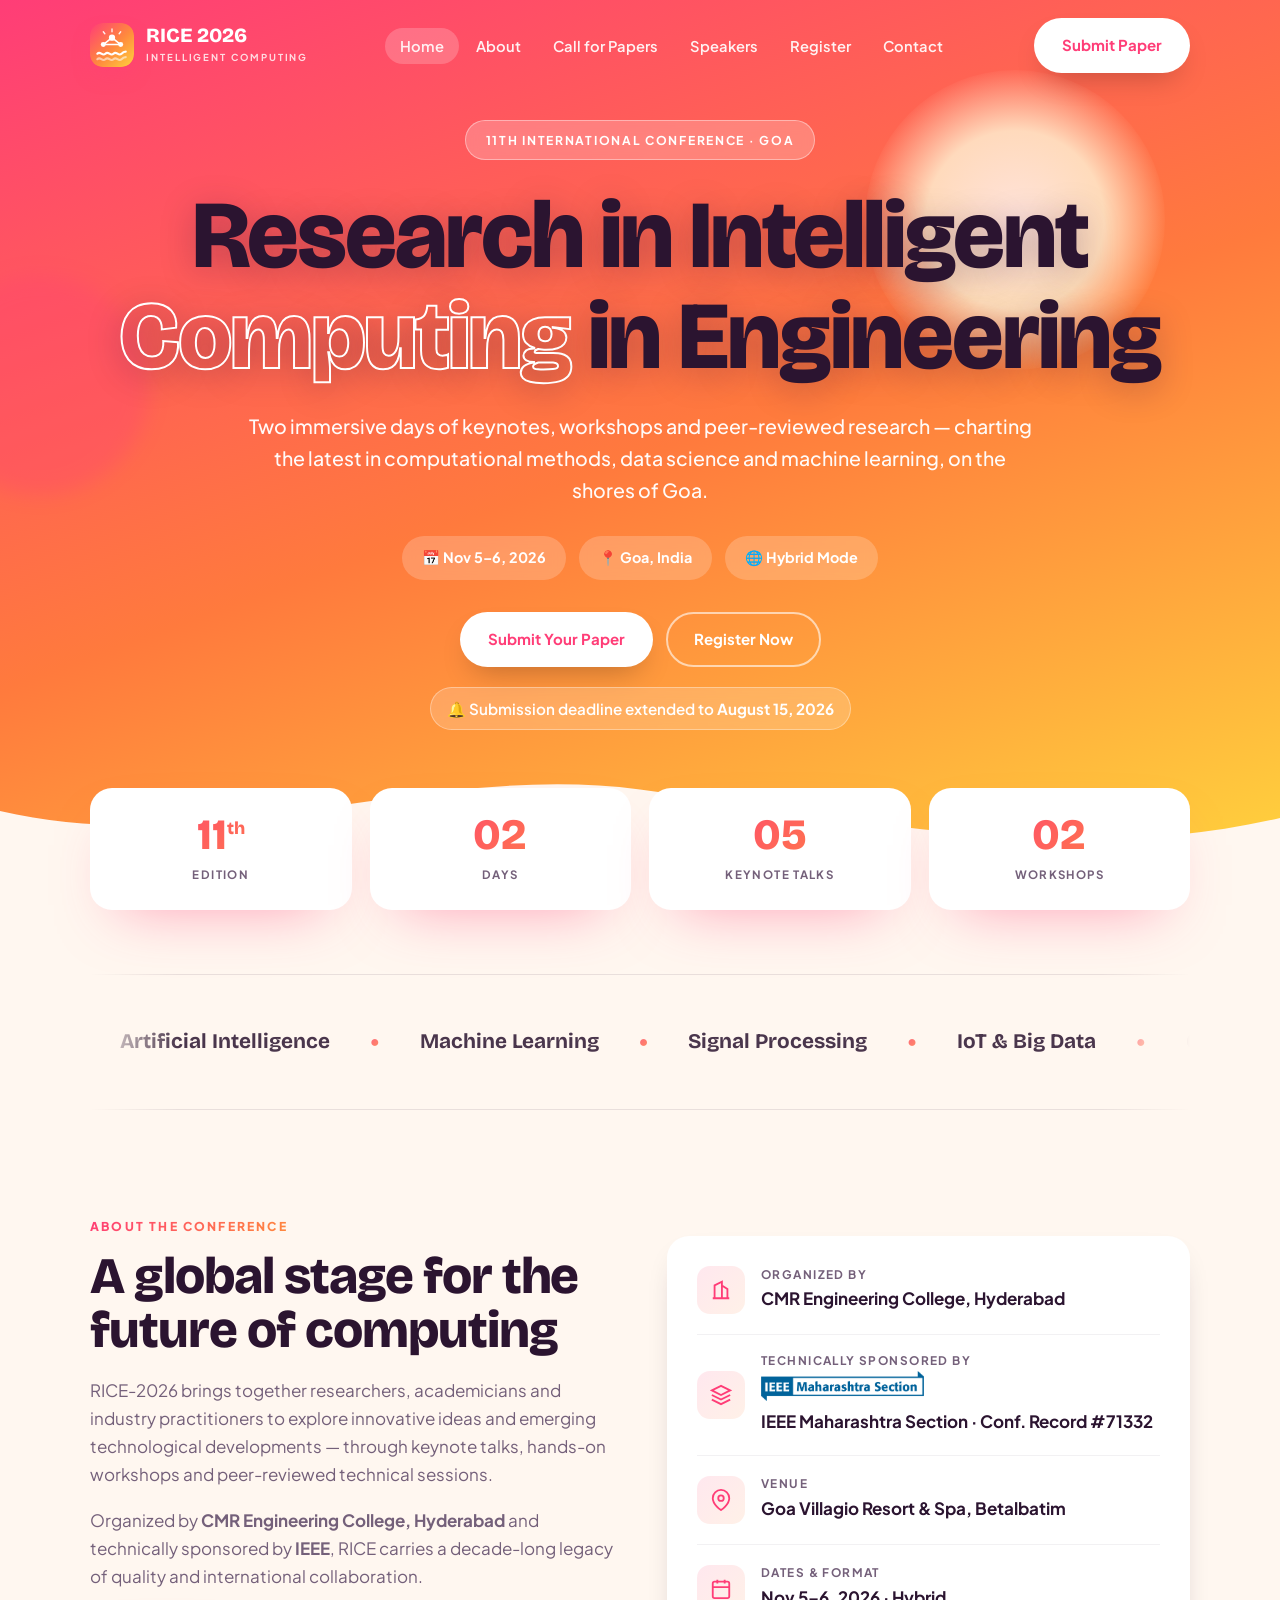
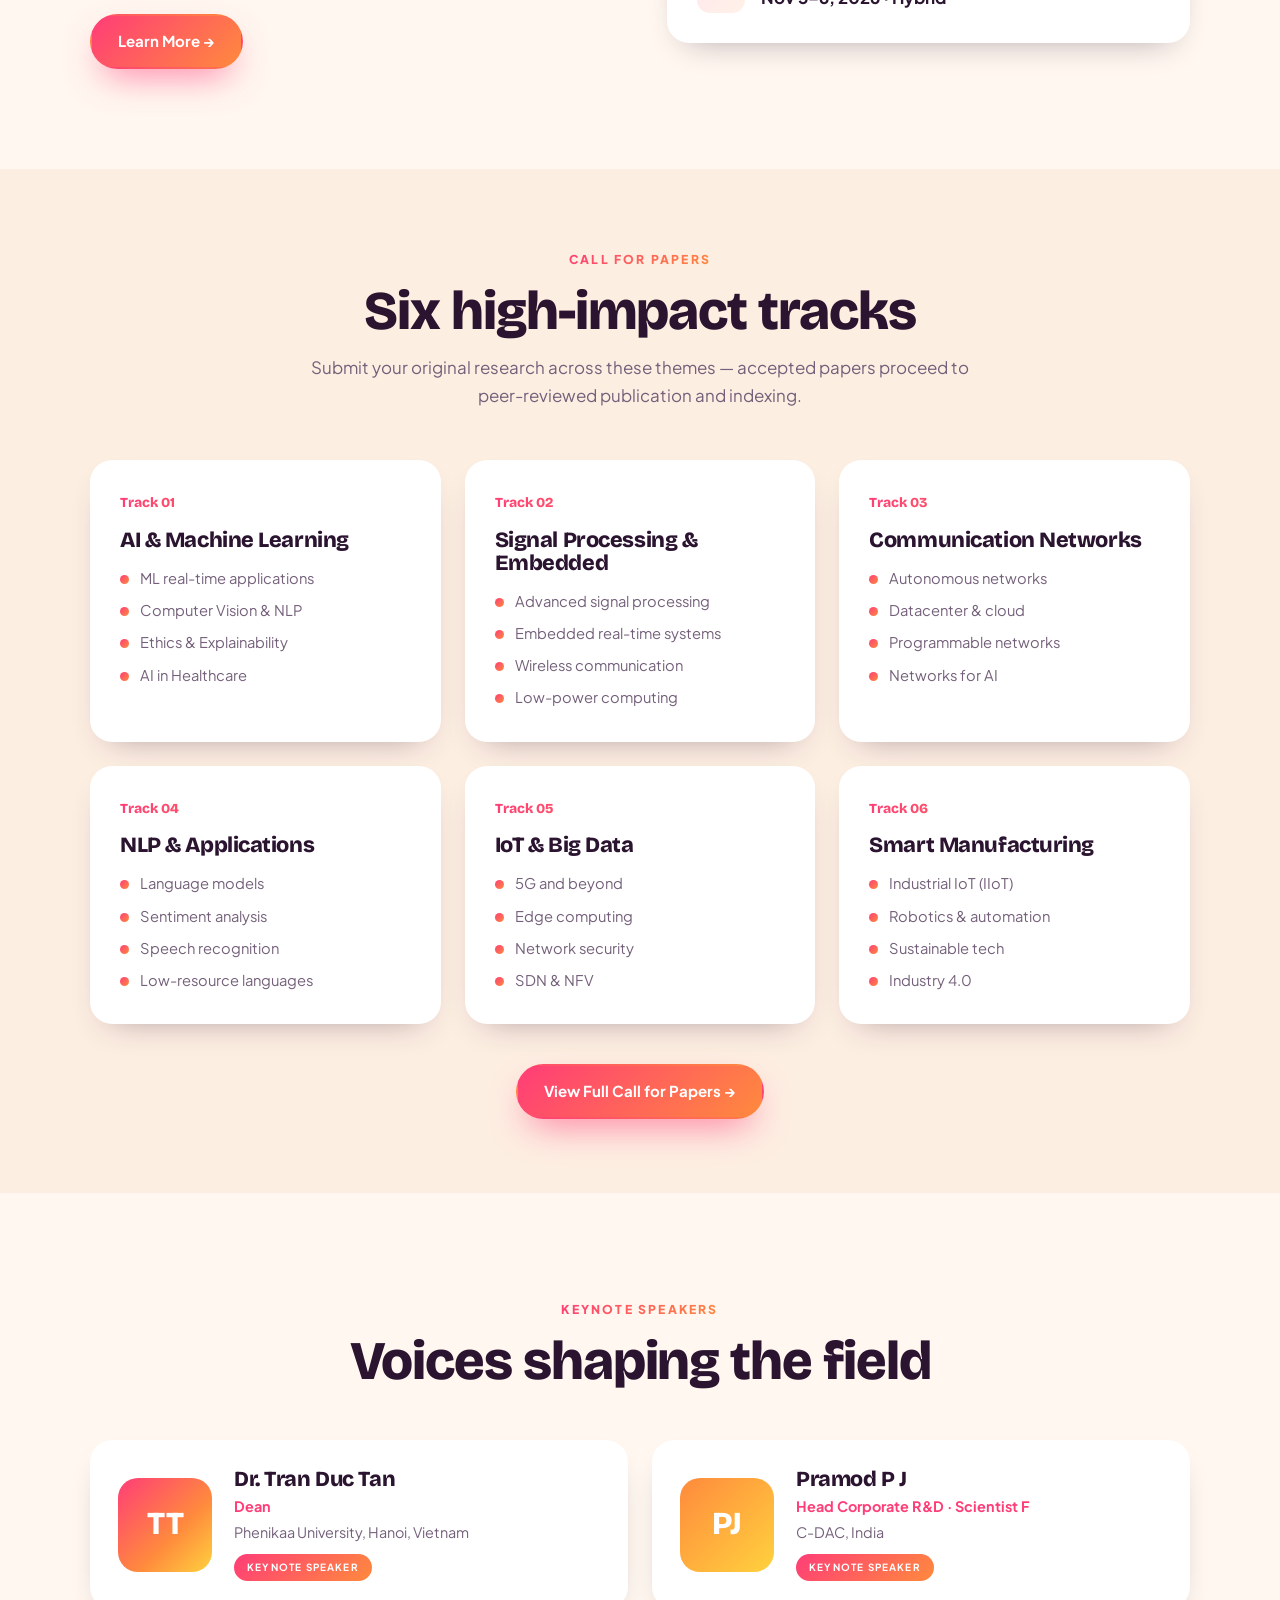
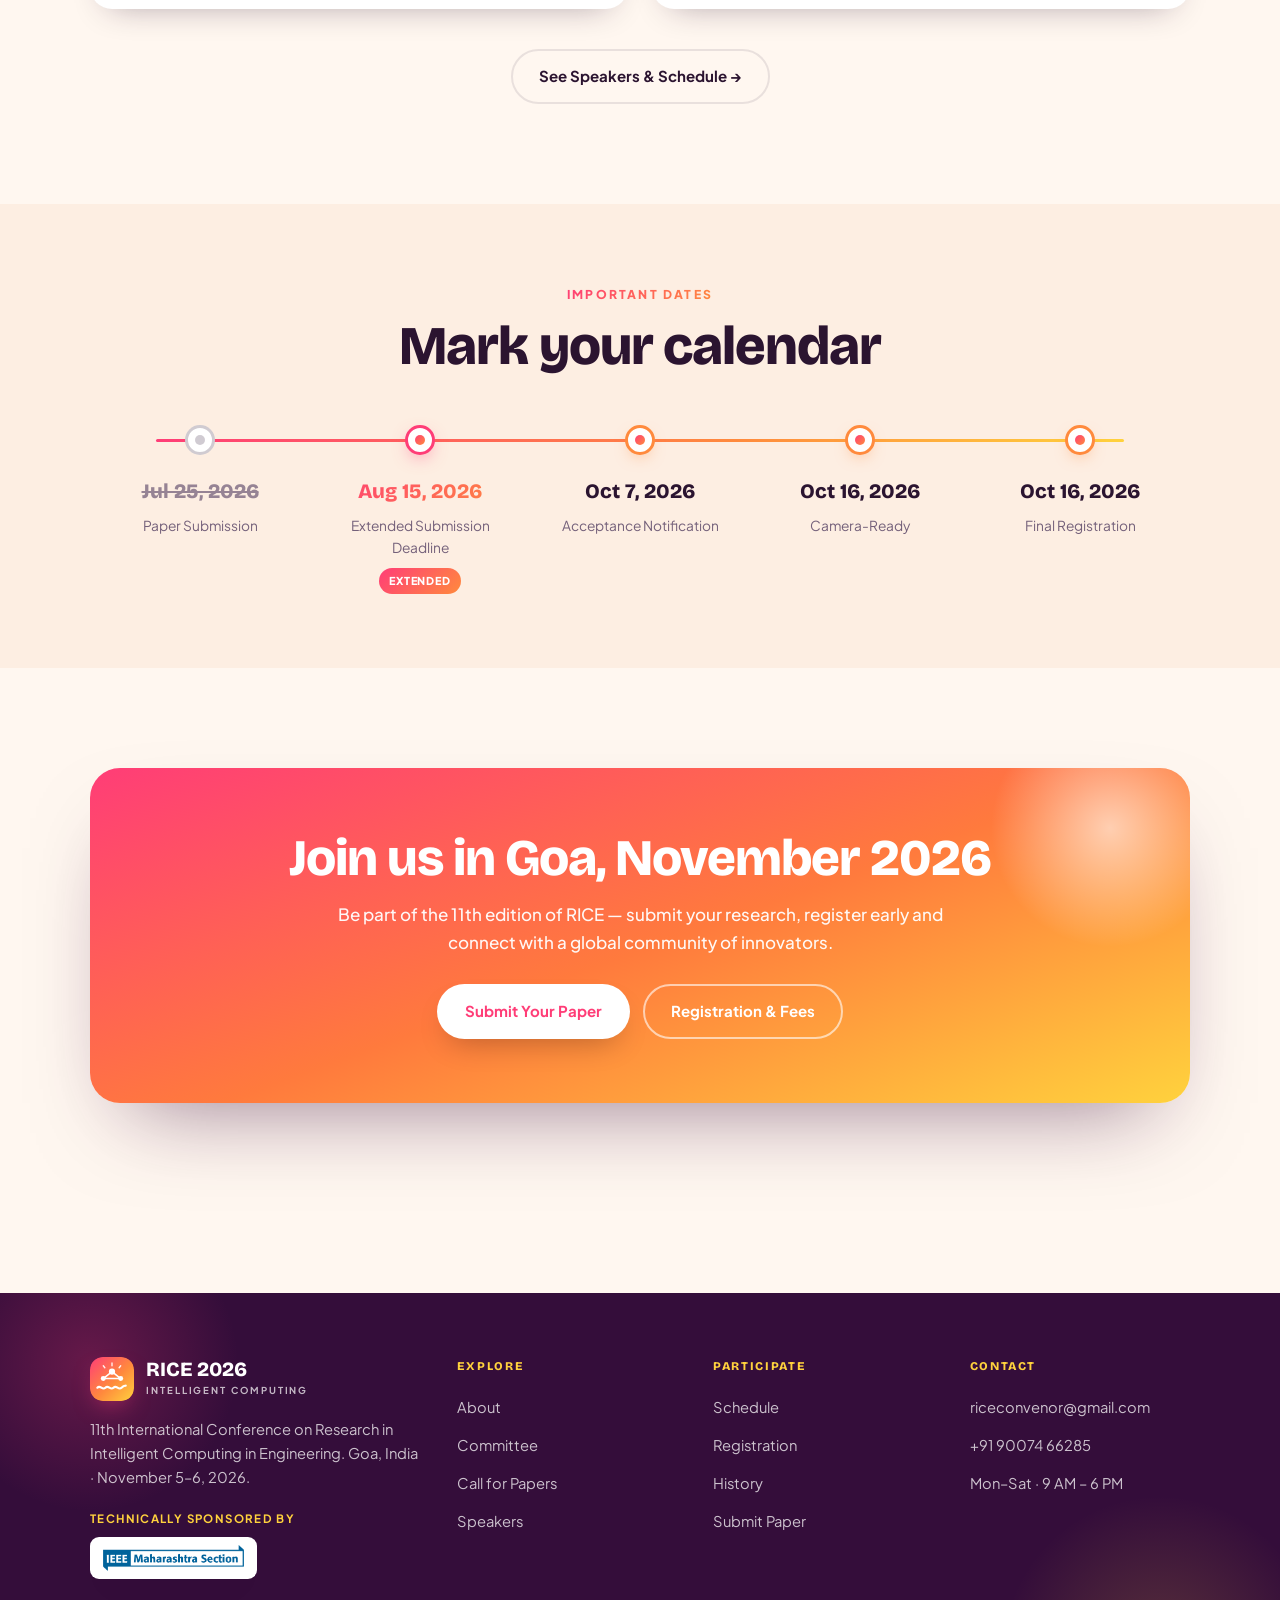
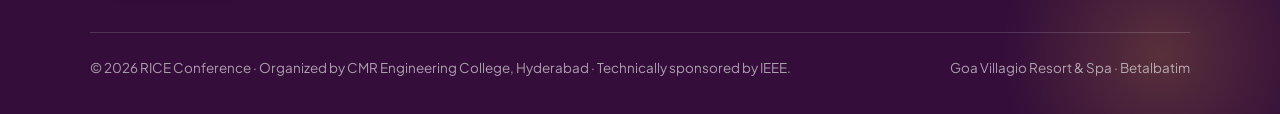
==== commit 33ba4611: "Move camera-ready and final registration to Oct 16, 2026 Co-Authored-By: Claude Opus 5.5 <noreply@an" ====
--- a/2026/index.html
+++ b/2026/index.html
@@ -125,8 +125,8 @@
       <div class="tl past"><div class="dot"></div><div class="date">Jul 25, 2026</div><div class="what">Paper Submission</div></div>
       <div class="tl ext"><div class="dot"></div><div class="date">Aug 15, 2026</div><div class="what">Extended Submission Deadline</div><span class="flag">Extended</span></div>
       <div class="tl"><div class="dot"></div><div class="date">Oct 7, 2026</div><div class="what">Acceptance Notification</div></div>
-      <div class="tl"><div class="dot"></div><div class="date">Oct 14, 2026</div><div class="what">Camera-Ready</div></div>
-      <div class="tl"><div class="dot"></div><div class="date">Oct 14, 2026</div><div class="what">Final Registration</div></div>
+      <div class="tl"><div class="dot"></div><div class="date">Oct 16, 2026</div><div class="what">Camera-Ready</div></div>
+      <div class="tl"><div class="dot"></div><div class="date">Oct 16, 2026</div><div class="what">Final Registration</div></div>
     </div>
   </div>
 </section>
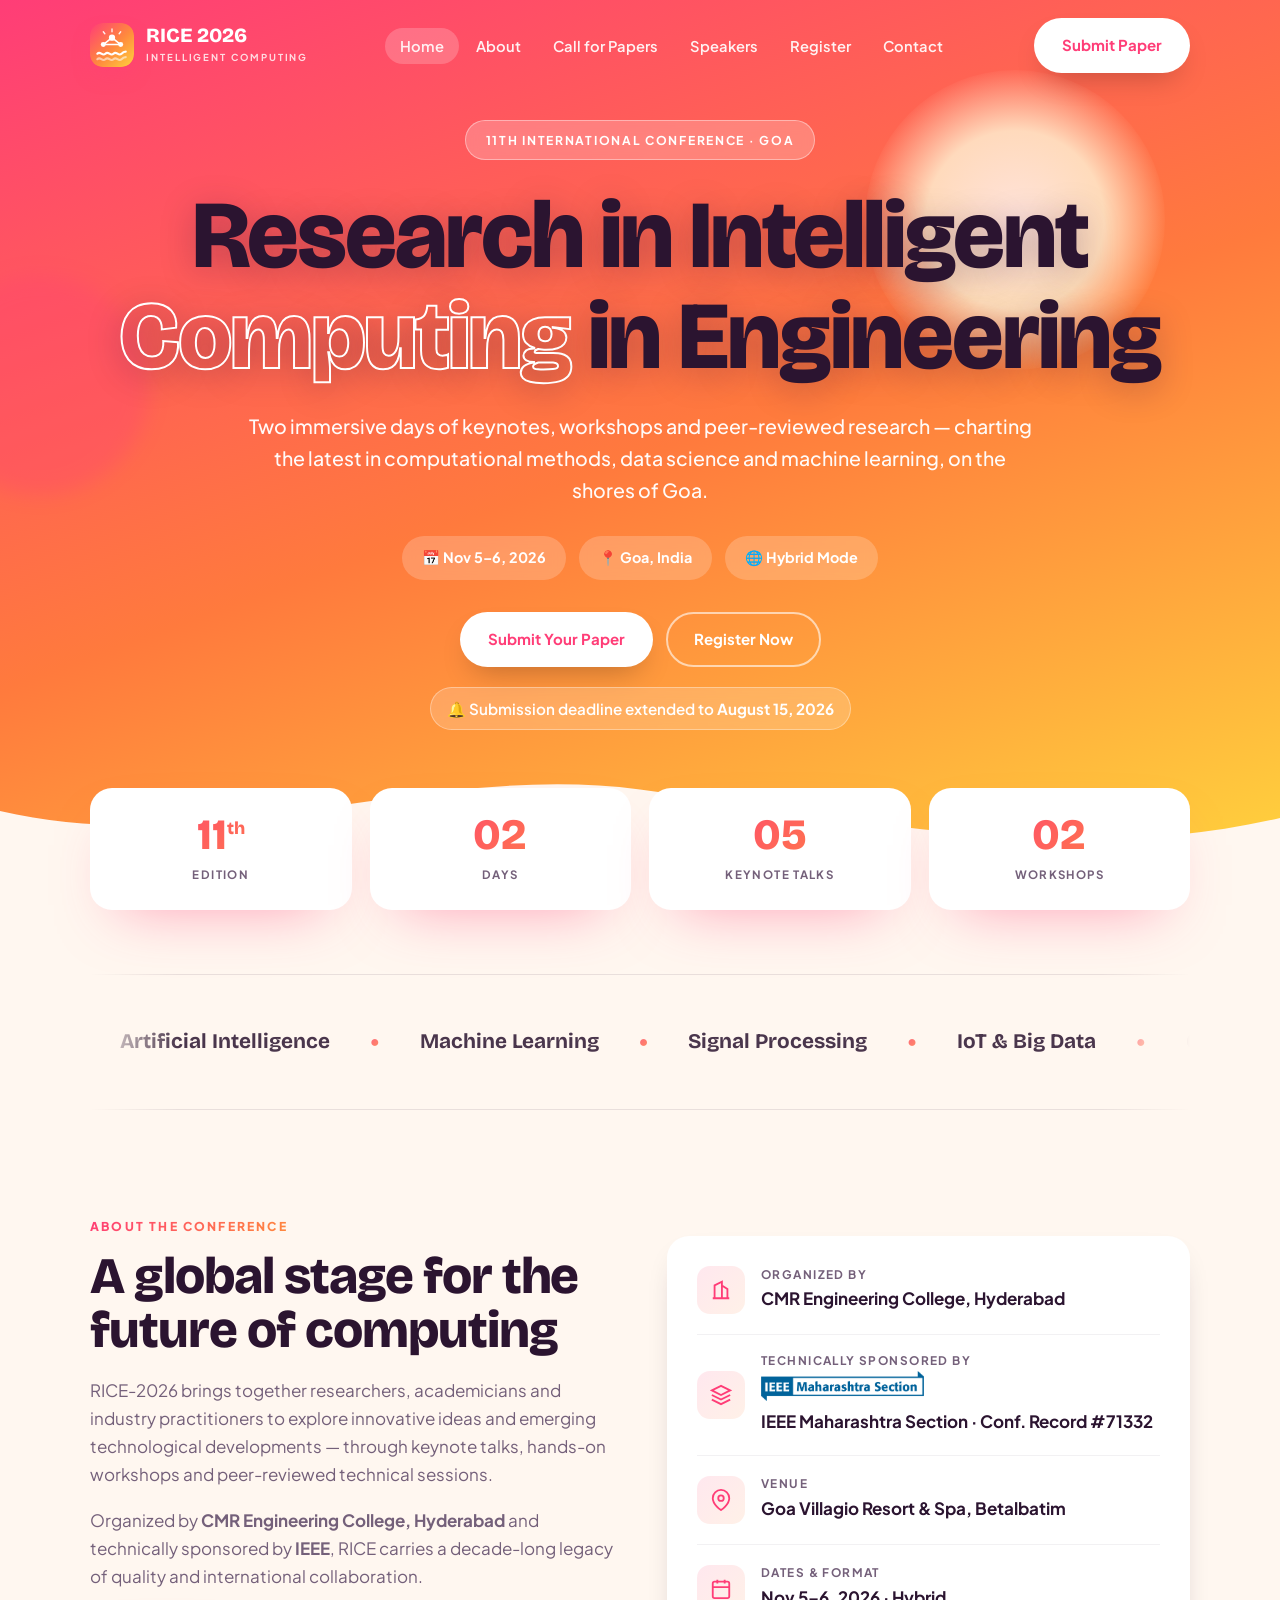
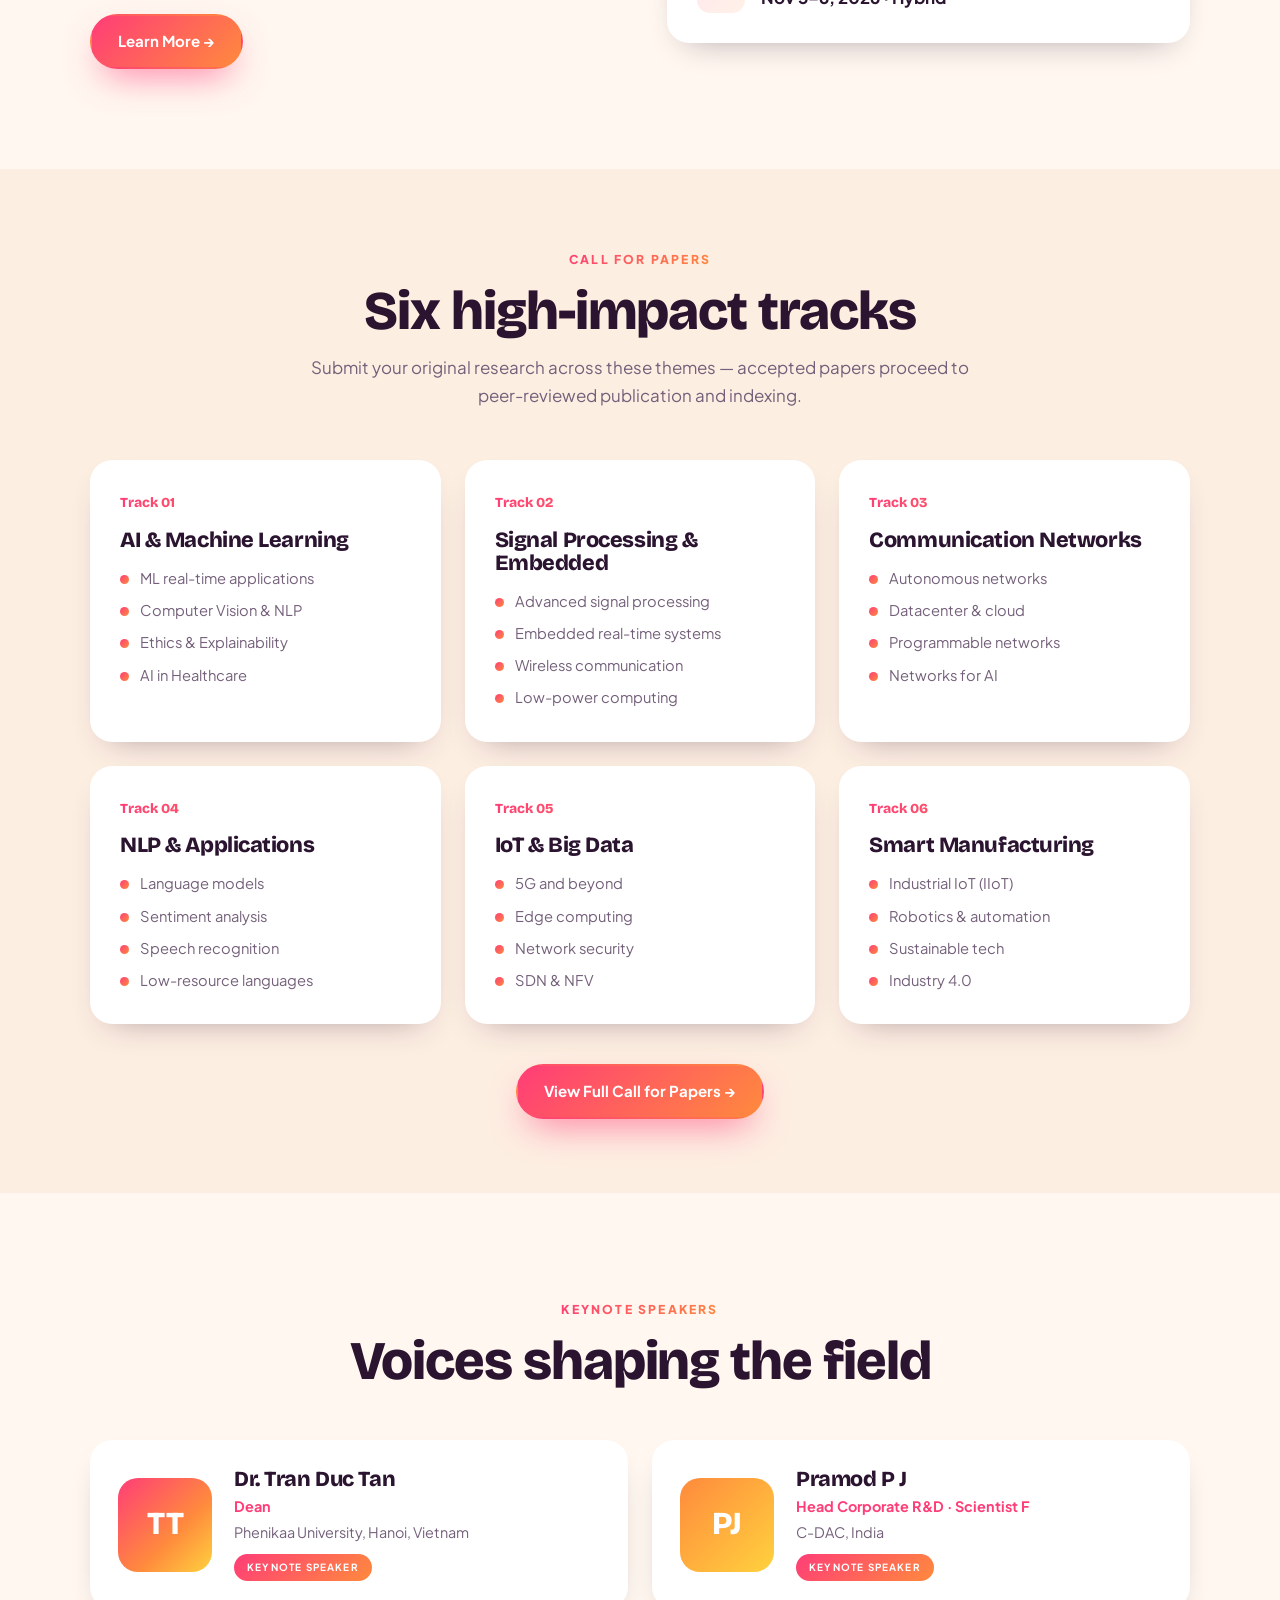
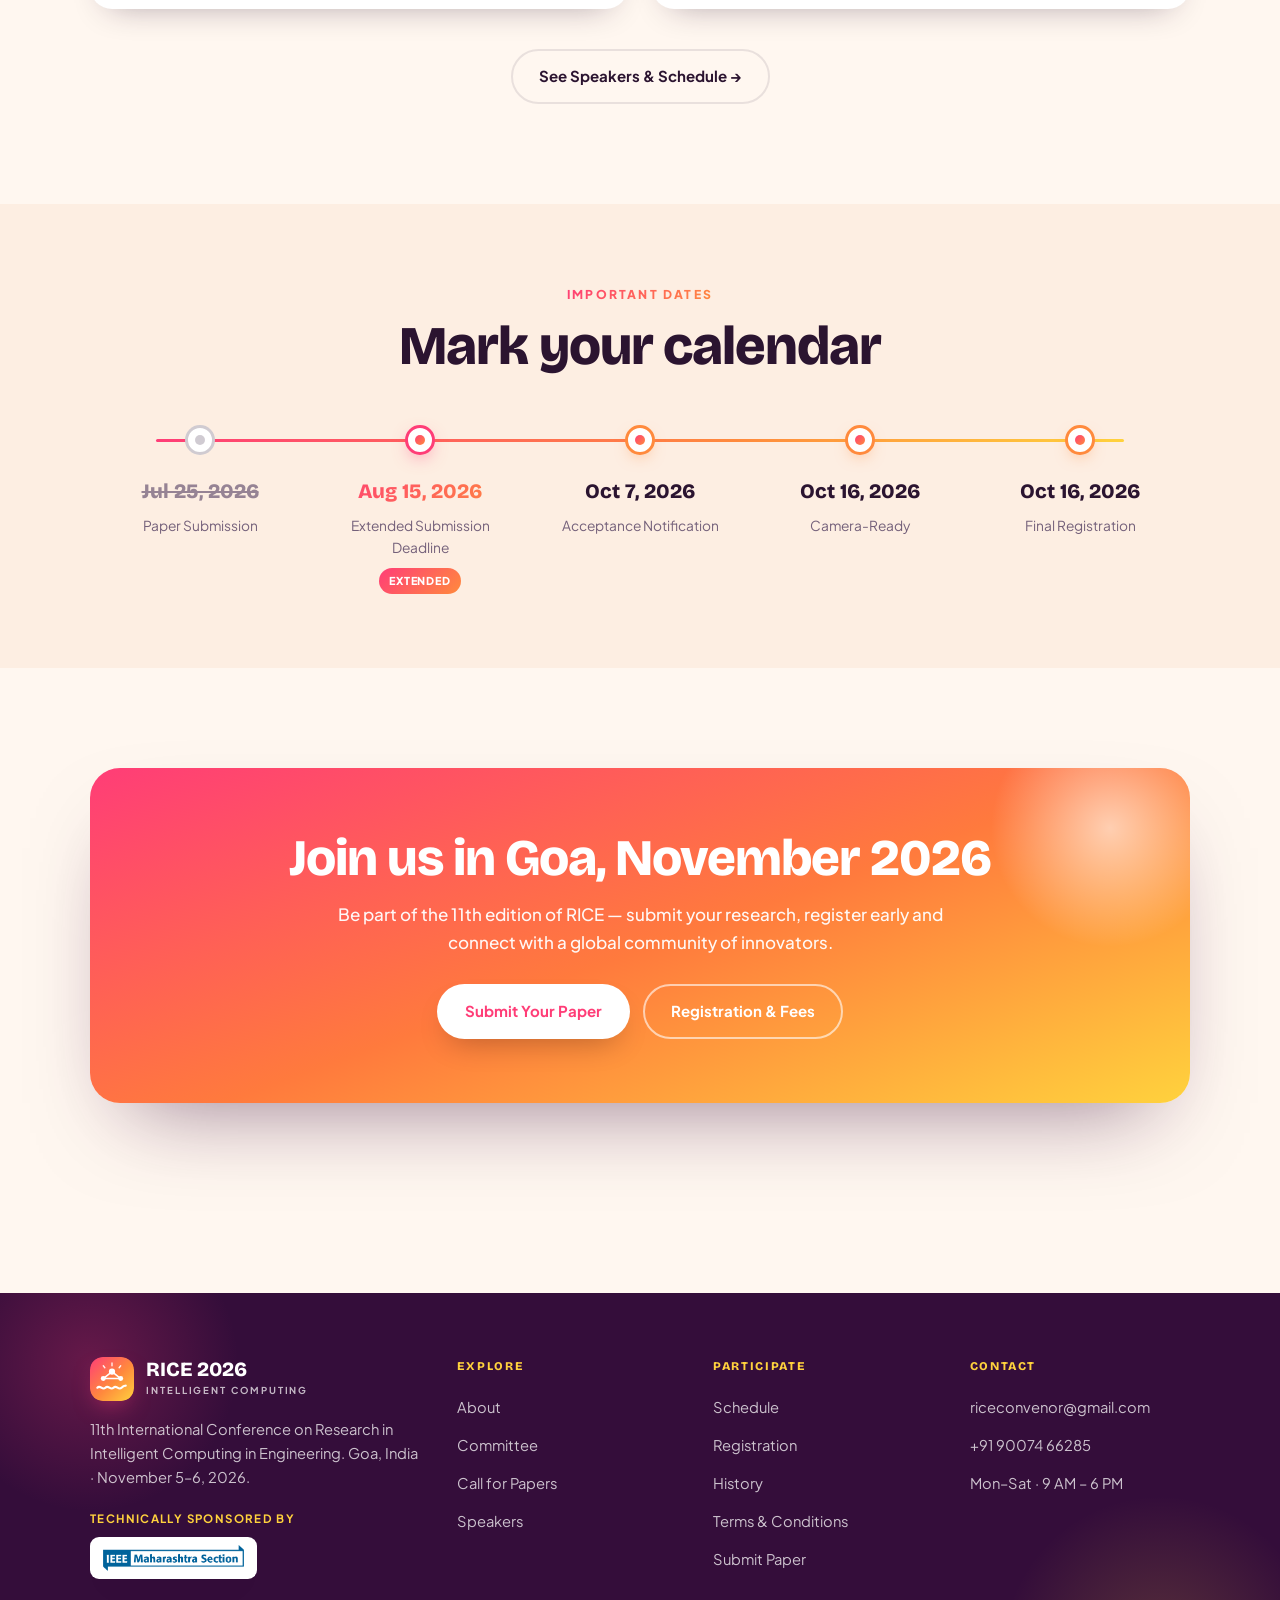
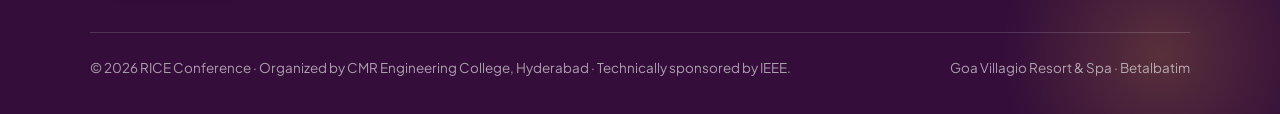
==== commit c73fbd09: "Register via KonfHub, add extra page/certificate fees and Terms & Conditions page Co-Authored-By: Cl" ====
--- a/2026/index.html
+++ b/2026/index.html
@@ -159,7 +159,7 @@
         <div class="foot-sponsor"><span class="lbl">Technically Sponsored By</span><span class="badge"><img src="assets/ieee-maharashtra.png" alt="IEEE Maharashtra Section"></span></div>
       </div>
       <div><h5>Explore</h5><ul><li><a href="about.html">About</a></li><li><a href="about.html#committee">Committee</a></li><li><a href="call-for-papers.html">Call for Papers</a></li><li><a href="speakers.html">Speakers</a></li></ul></div>
-      <div><h5>Participate</h5><ul><li><a href="speakers.html#schedule">Schedule</a></li><li><a href="registration.html">Registration</a></li><li><a href="contact.html#history">History</a></li><li><a href="https://app.confconnects.com/conference/M5wdRLnNbbmSDOBDPahe" target="_blank" rel="noopener">Submit Paper</a></li></ul></div>
+      <div><h5>Participate</h5><ul><li><a href="speakers.html#schedule">Schedule</a></li><li><a href="registration.html">Registration</a></li><li><a href="contact.html#history">History</a></li><li><a href="terms.html">Terms &amp; Conditions</a></li><li><a href="https://app.confconnects.com/conference/M5wdRLnNbbmSDOBDPahe" target="_blank" rel="noopener">Submit Paper</a></li></ul></div>
       <div><h5>Contact</h5><ul><li><a href="mailto:riceconvenor@gmail.com">riceconvenor@gmail.com</a></li><li><a href="tel:+919007466285">+91 90074 66285</a></li><li><span style="color:rgba(255,255,255,.75);font-size:.92rem">Mon–Sat · 9 AM – 6 PM</span></li></ul></div>
     </div>
     <div class="foot-bottom">
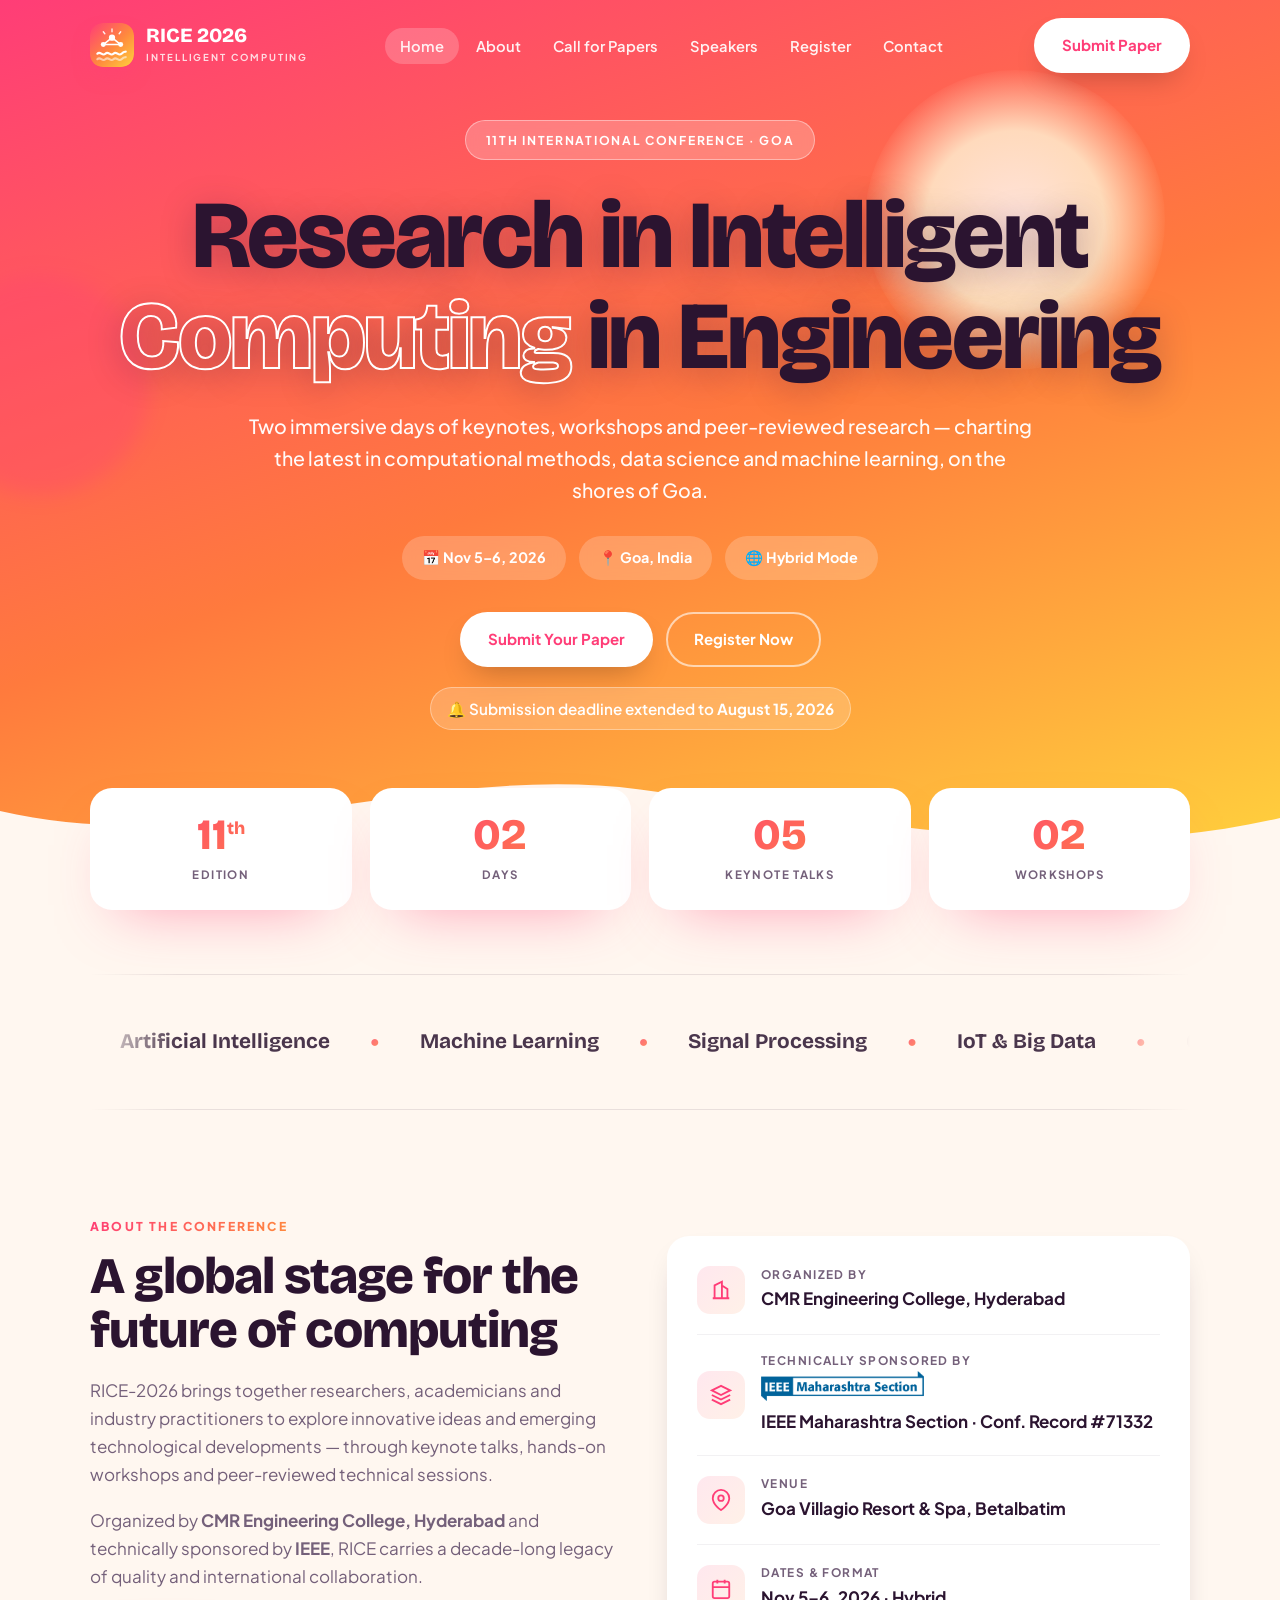
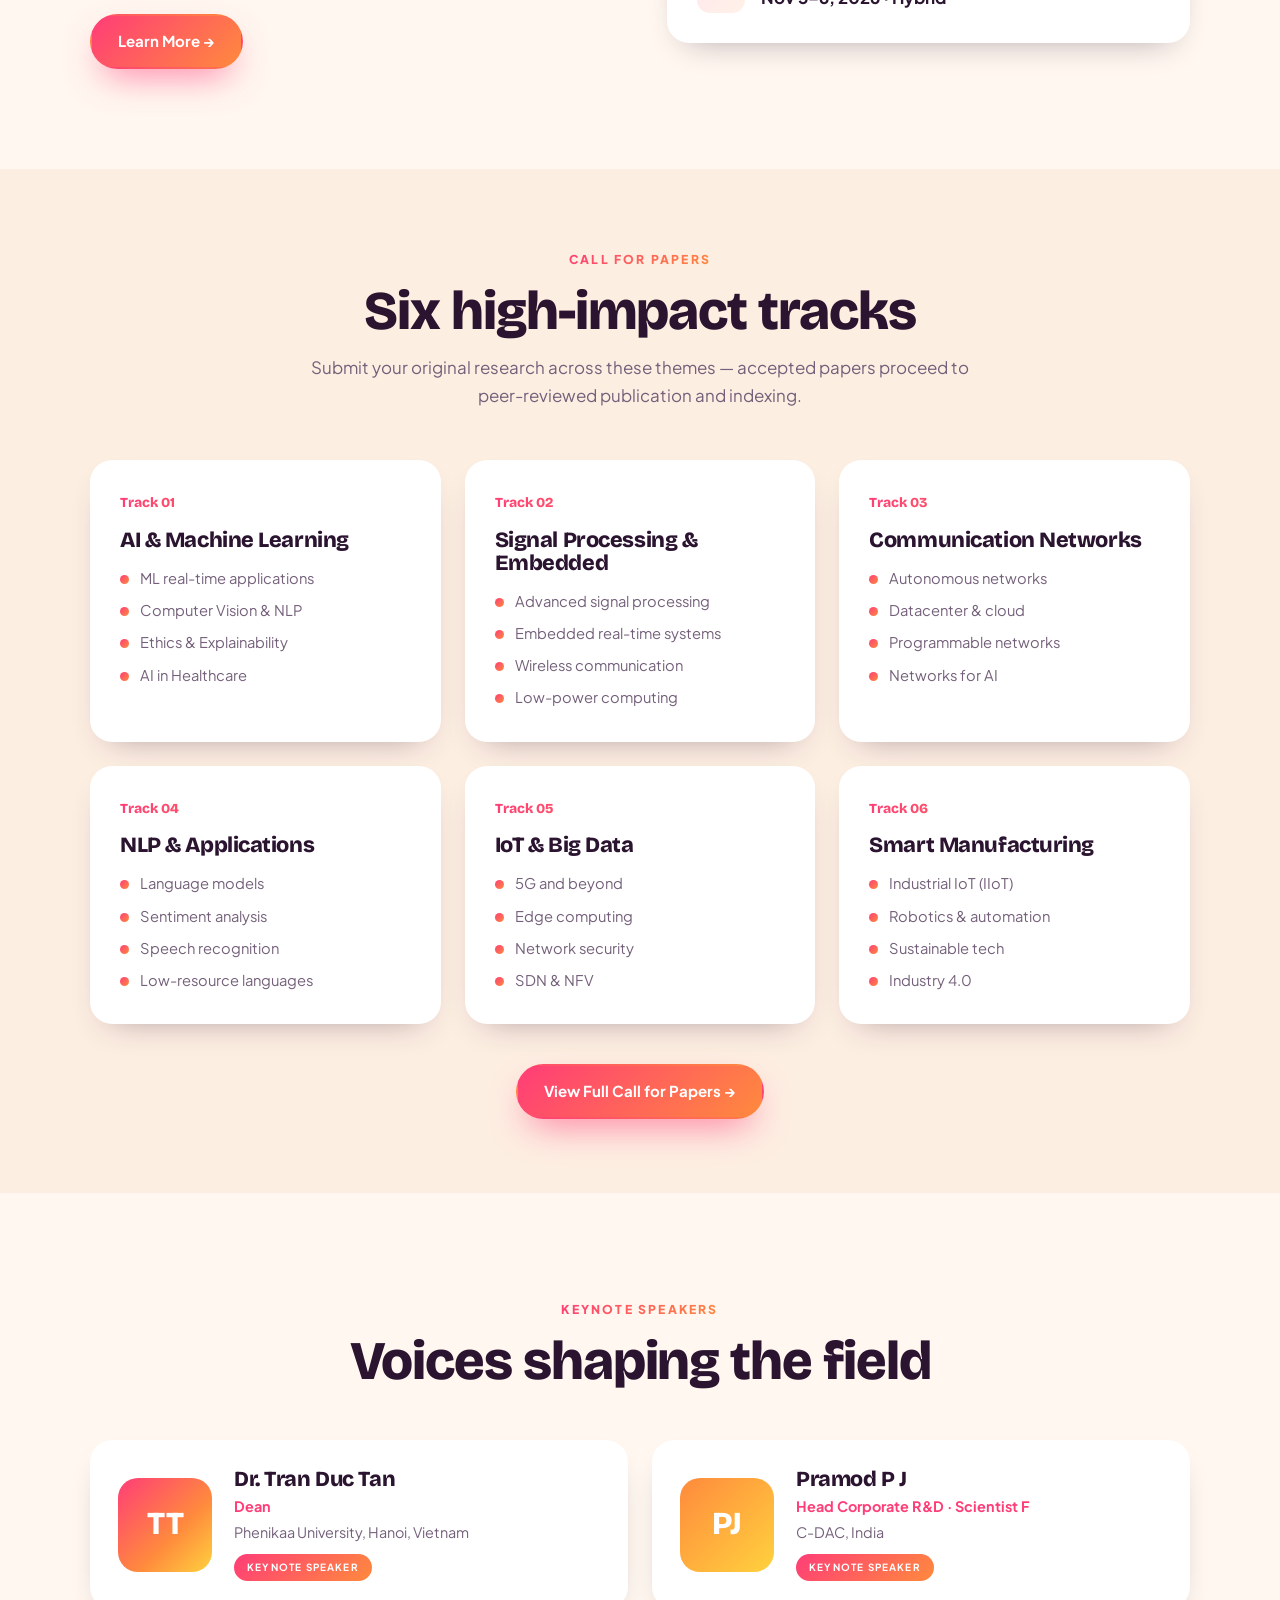
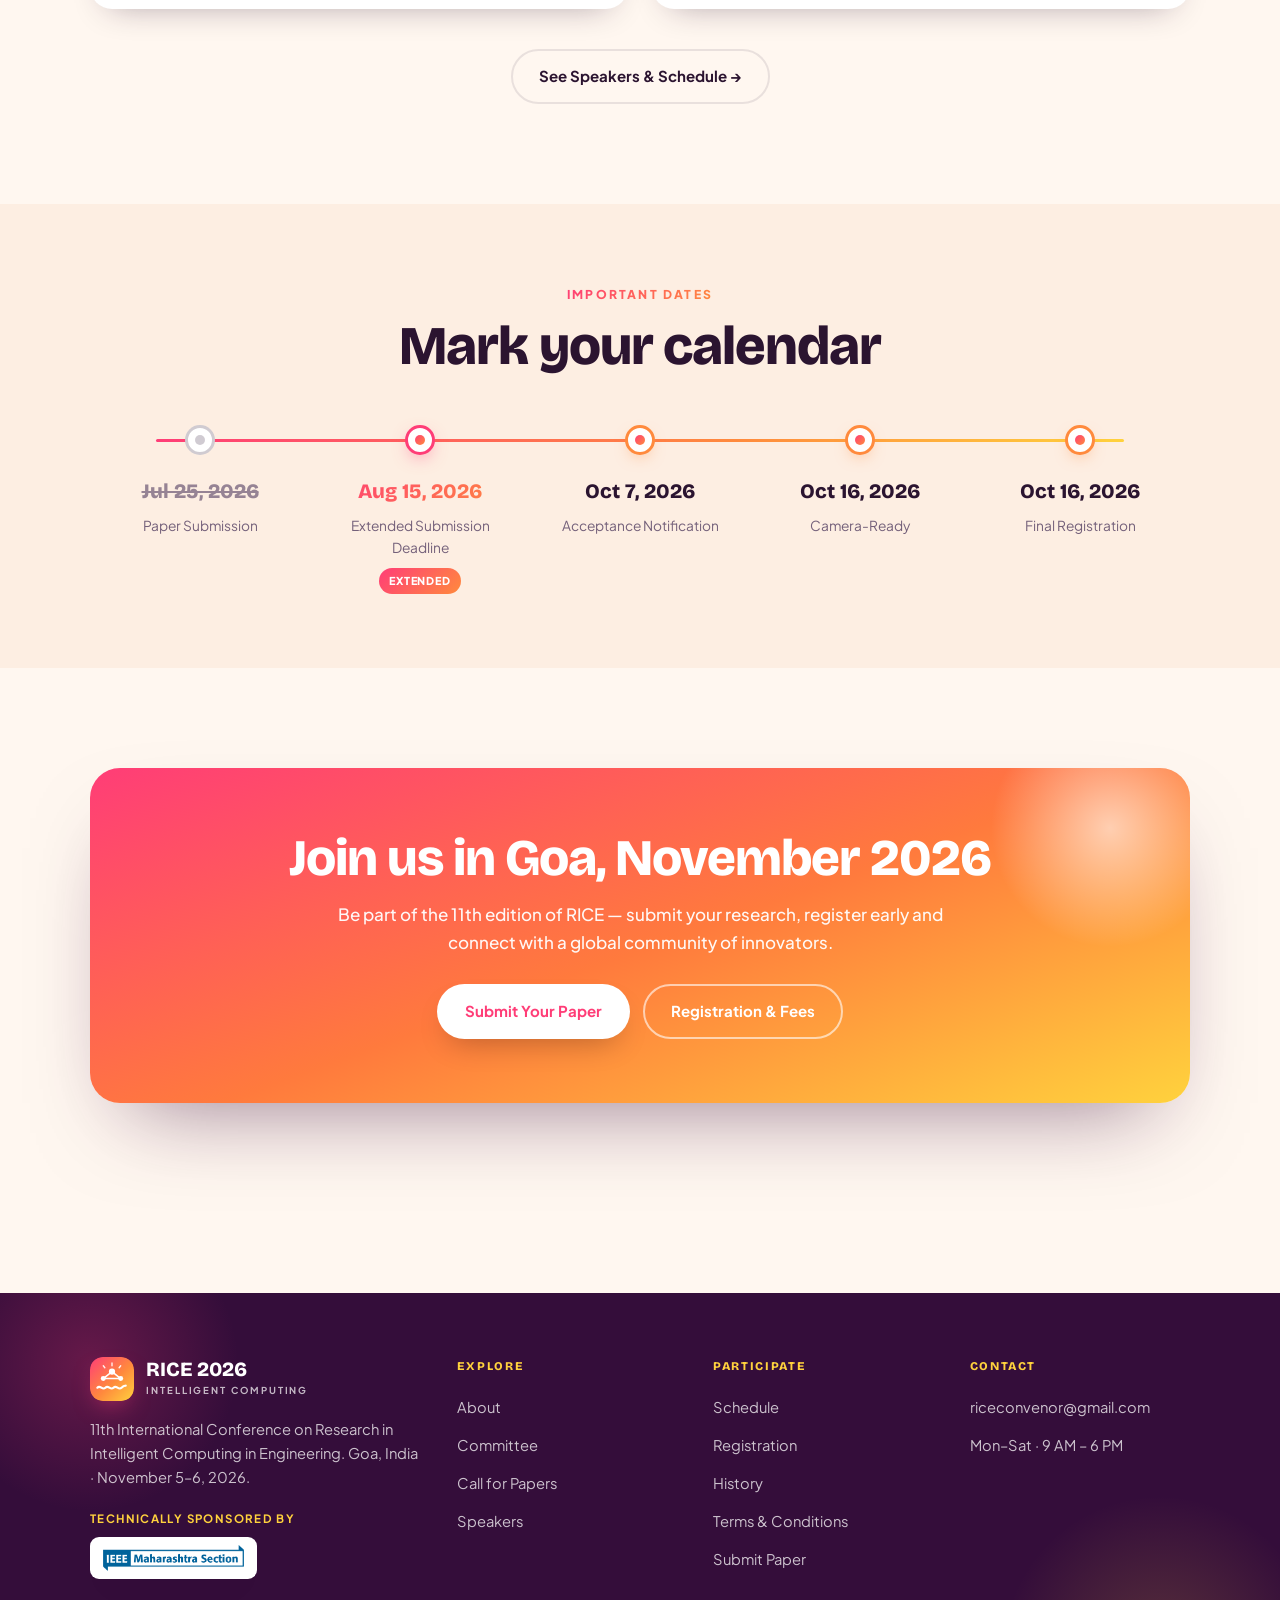
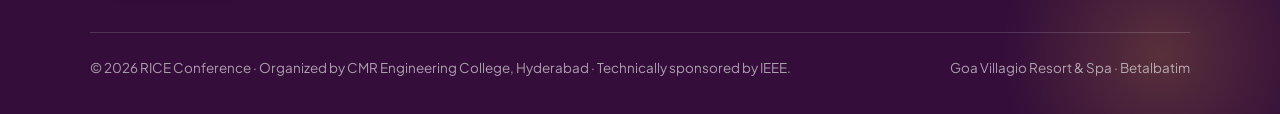
==== commit 187819ef: "Remove contact phone number from website Co-Authored-By: Claude Opus 5.5 <noreply@anthropic.com>" ====
--- a/2026/index.html
+++ b/2026/index.html
@@ -160,7 +160,7 @@
       </div>
       <div><h5>Explore</h5><ul><li><a href="about.html">About</a></li><li><a href="about.html#committee">Committee</a></li><li><a href="call-for-papers.html">Call for Papers</a></li><li><a href="speakers.html">Speakers</a></li></ul></div>
       <div><h5>Participate</h5><ul><li><a href="speakers.html#schedule">Schedule</a></li><li><a href="registration.html">Registration</a></li><li><a href="contact.html#history">History</a></li><li><a href="terms.html">Terms &amp; Conditions</a></li><li><a href="https://app.confconnects.com/conference/M5wdRLnNbbmSDOBDPahe" target="_blank" rel="noopener">Submit Paper</a></li></ul></div>
-      <div><h5>Contact</h5><ul><li><a href="mailto:riceconvenor@gmail.com">riceconvenor@gmail.com</a></li><li><a href="tel:+919007466285">+91 90074 66285</a></li><li><span style="color:rgba(255,255,255,.75);font-size:.92rem">Mon–Sat · 9 AM – 6 PM</span></li></ul></div>
+      <div><h5>Contact</h5><ul><li><a href="mailto:riceconvenor@gmail.com">riceconvenor@gmail.com</a></li><li><span style="color:rgba(255,255,255,.75);font-size:.92rem">Mon–Sat · 9 AM – 6 PM</span></li></ul></div>
     </div>
     <div class="foot-bottom">
       <div>© 2026 RICE Conference · Organized by CMR Engineering College, Hyderabad · Technically sponsored by IEEE.</div>
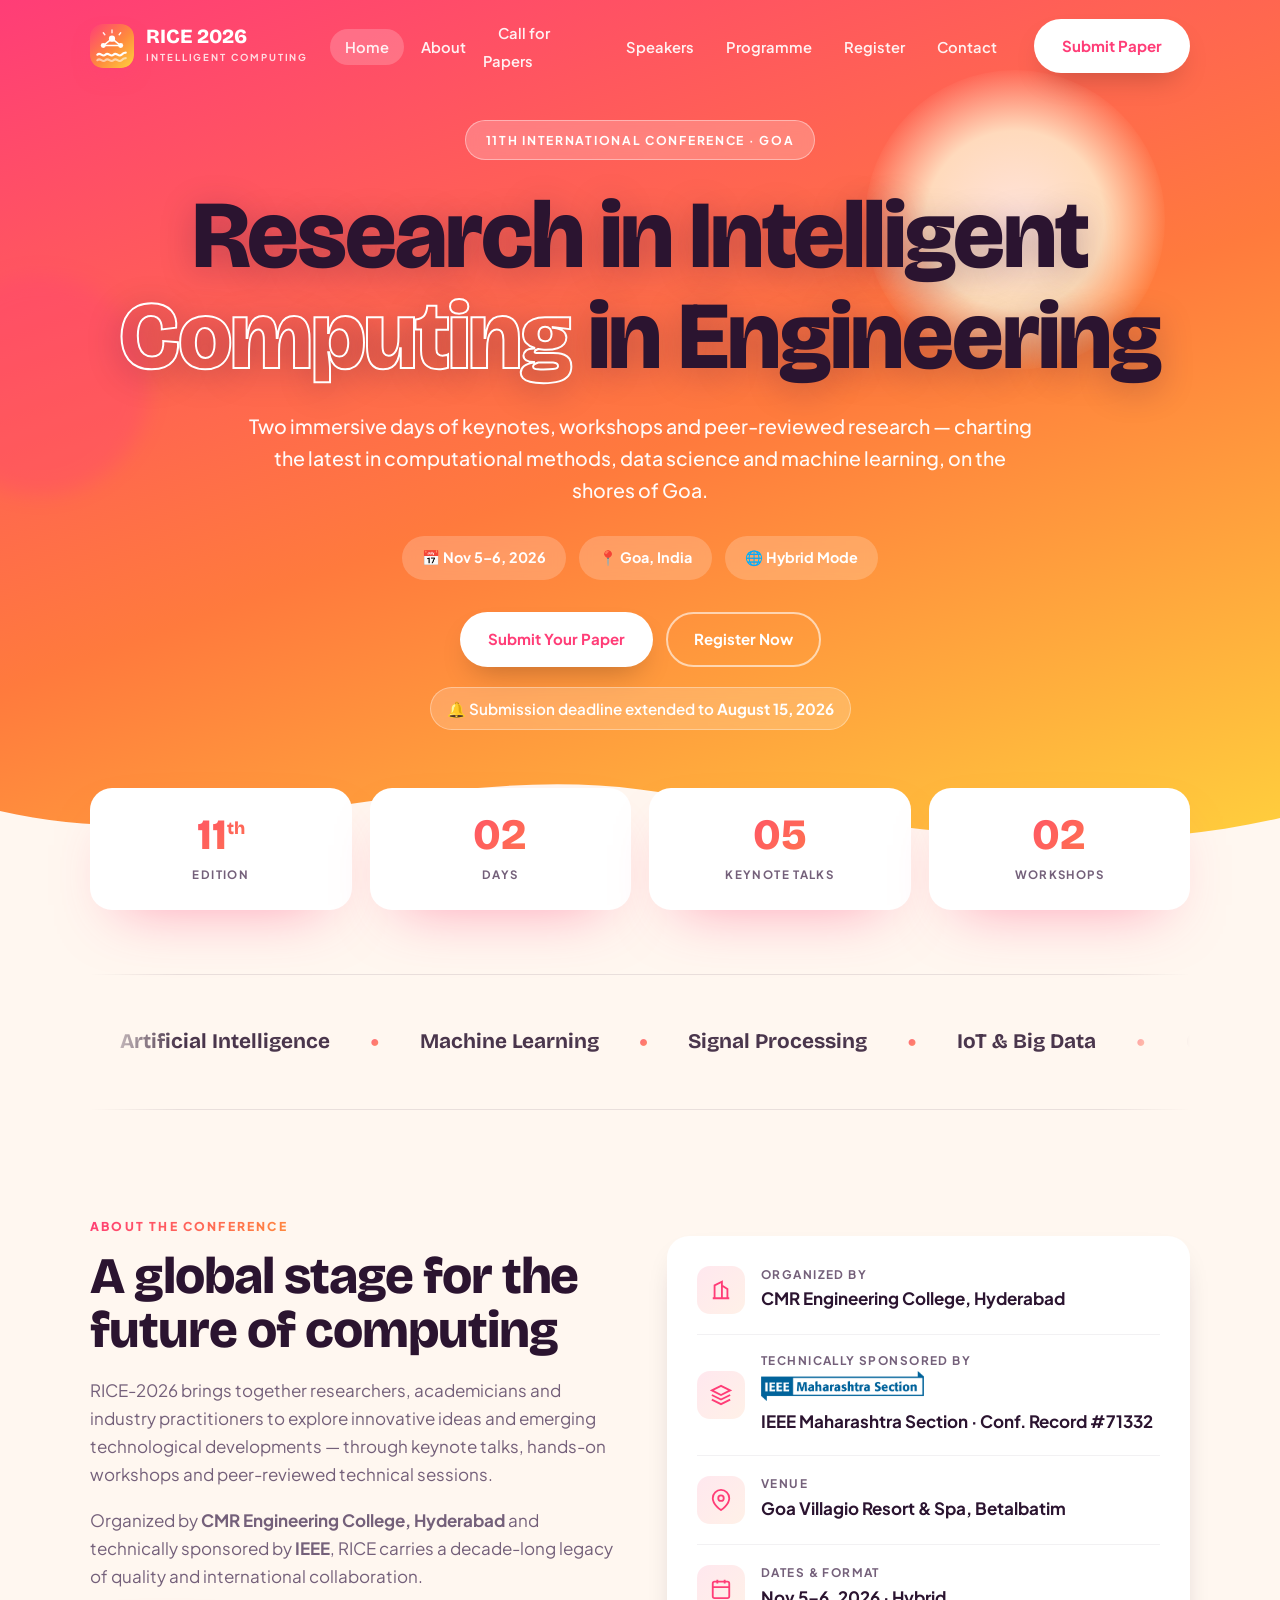
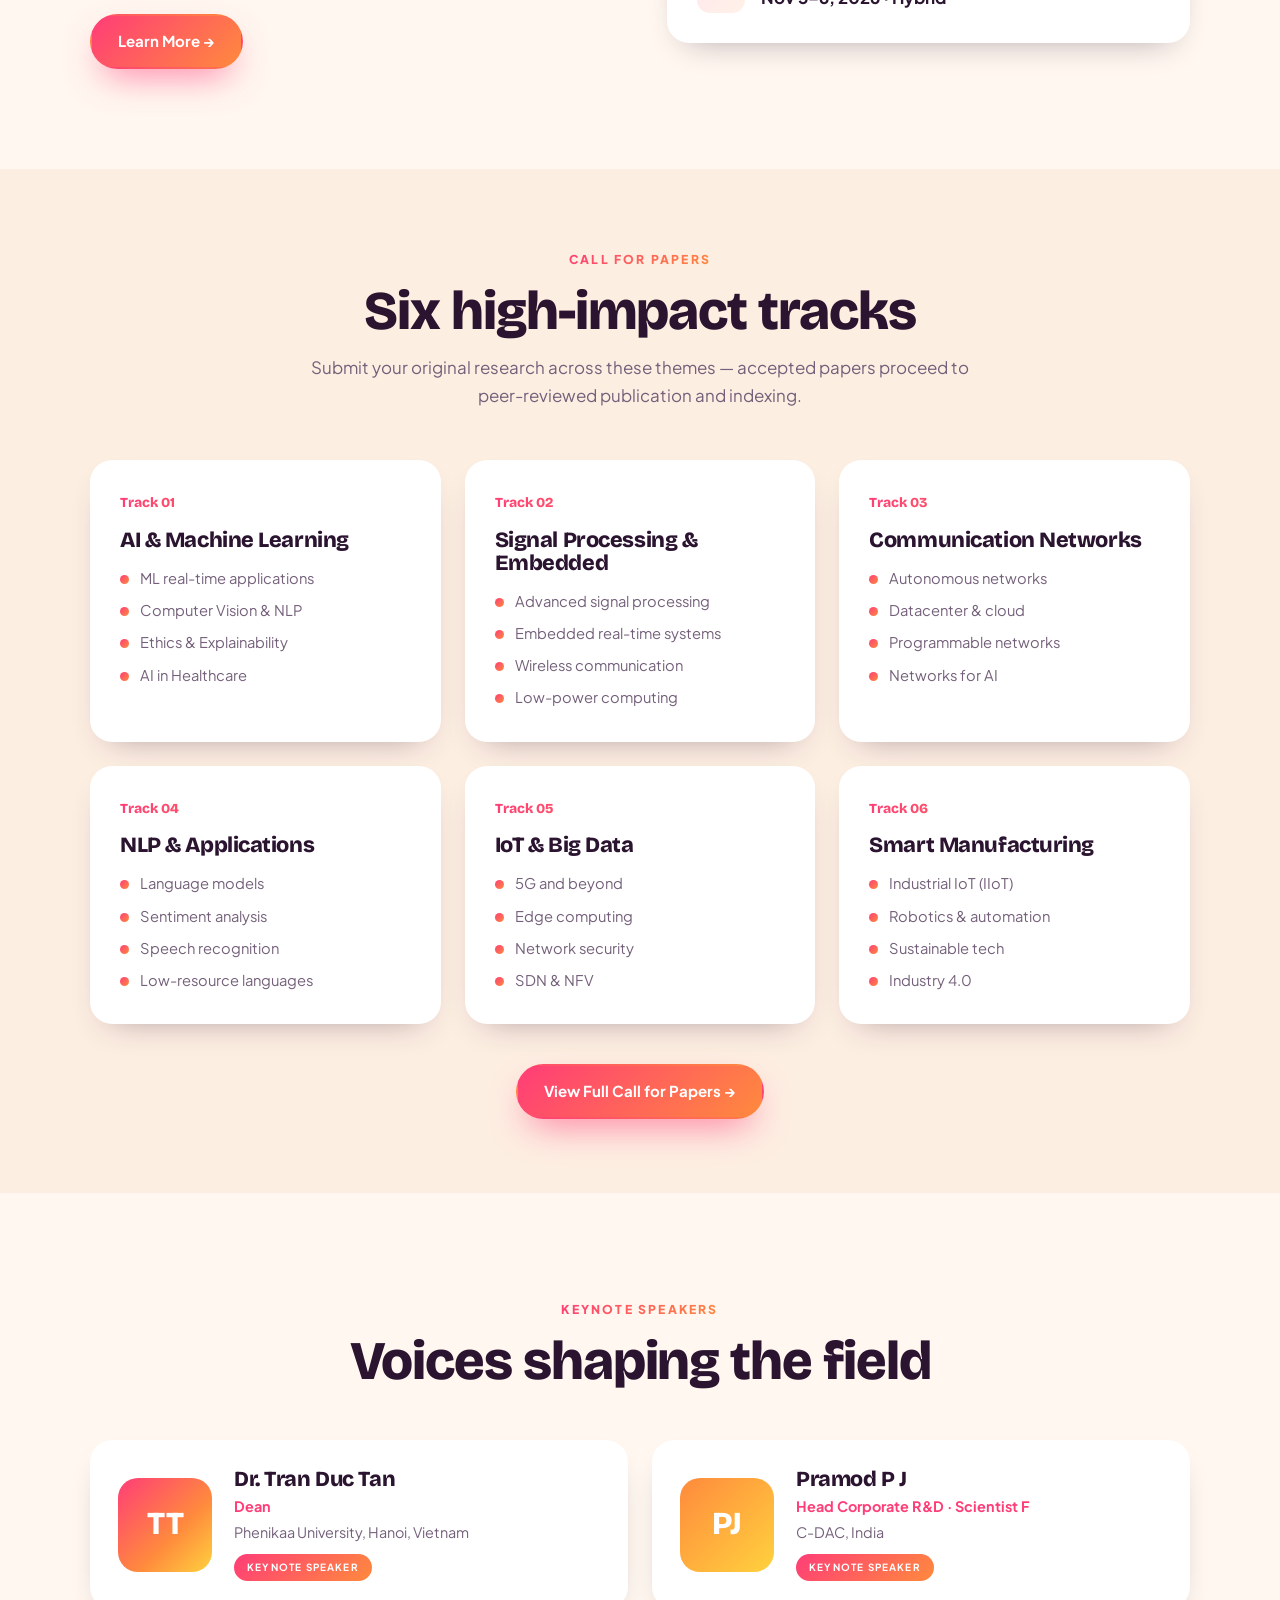
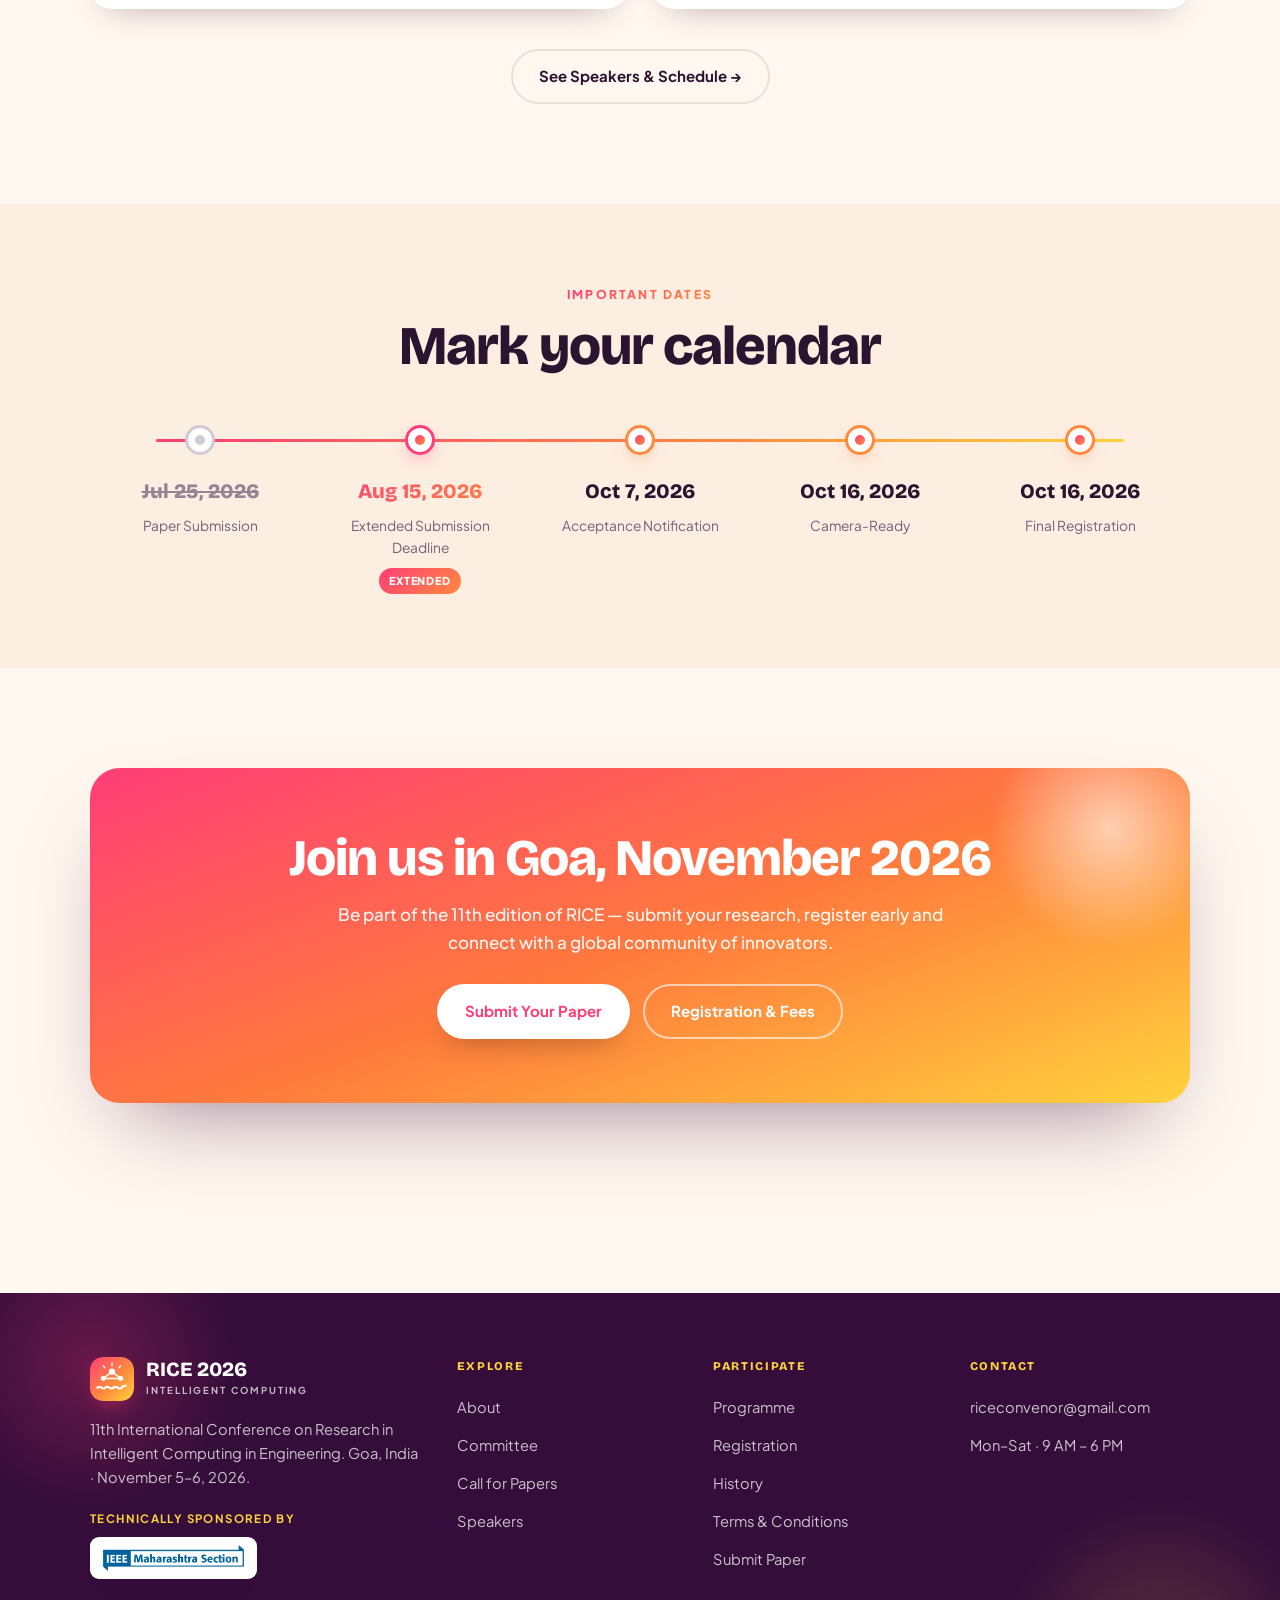
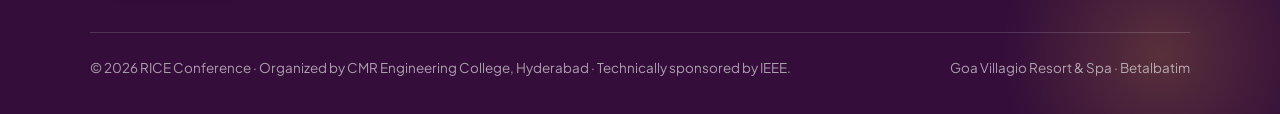
==== commit ee8068f5: "Publish RICE 2026 programme and password-protected session evaluation sheets Co-Authored-By: Claude " ====
--- a/2026/index.html
+++ b/2026/index.html
@@ -22,6 +22,7 @@
       <li><a href="about.html">About</a></li>
       <li><a href="call-for-papers.html">Call for Papers</a></li>
       <li><a href="speakers.html">Speakers</a></li>
+      <li><a href="programme.html">Programme</a></li>
       <li><a href="registration.html">Register</a></li>
       <li><a href="contact.html">Contact</a></li>
     </ul>
@@ -159,7 +160,7 @@
         <div class="foot-sponsor"><span class="lbl">Technically Sponsored By</span><span class="badge"><img src="assets/ieee-maharashtra.png" alt="IEEE Maharashtra Section"></span></div>
       </div>
       <div><h5>Explore</h5><ul><li><a href="about.html">About</a></li><li><a href="about.html#committee">Committee</a></li><li><a href="call-for-papers.html">Call for Papers</a></li><li><a href="speakers.html">Speakers</a></li></ul></div>
-      <div><h5>Participate</h5><ul><li><a href="speakers.html#schedule">Schedule</a></li><li><a href="registration.html">Registration</a></li><li><a href="contact.html#history">History</a></li><li><a href="terms.html">Terms &amp; Conditions</a></li><li><a href="https://app.confconnects.com/conference/M5wdRLnNbbmSDOBDPahe" target="_blank" rel="noopener">Submit Paper</a></li></ul></div>
+      <div><h5>Participate</h5><ul><li><a href="programme.html">Programme</a></li><li><a href="registration.html">Registration</a></li><li><a href="contact.html#history">History</a></li><li><a href="terms.html">Terms &amp; Conditions</a></li><li><a href="https://app.confconnects.com/conference/M5wdRLnNbbmSDOBDPahe" target="_blank" rel="noopener">Submit Paper</a></li></ul></div>
       <div><h5>Contact</h5><ul><li><a href="mailto:riceconvenor@gmail.com">riceconvenor@gmail.com</a></li><li><span style="color:rgba(255,255,255,.75);font-size:.92rem">Mon–Sat · 9 AM – 6 PM</span></li></ul></div>
     </div>
     <div class="foot-bottom">
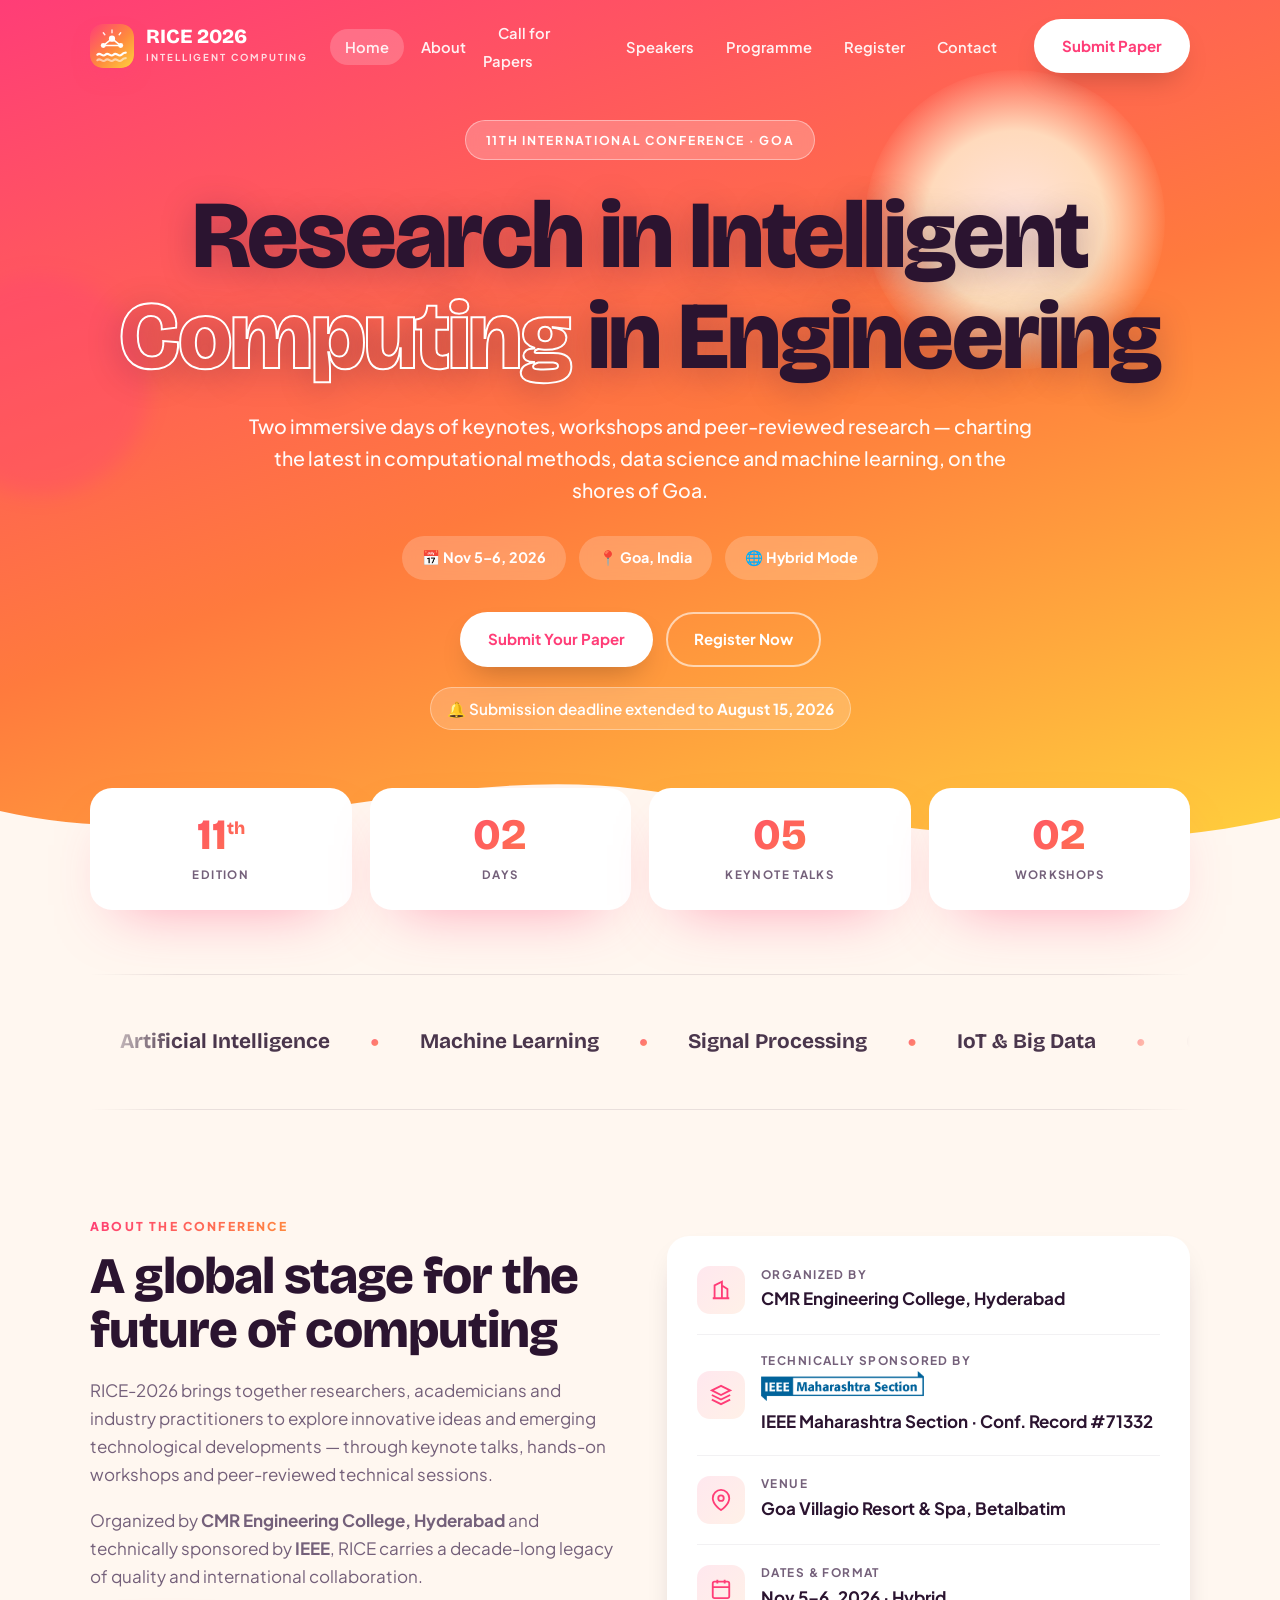
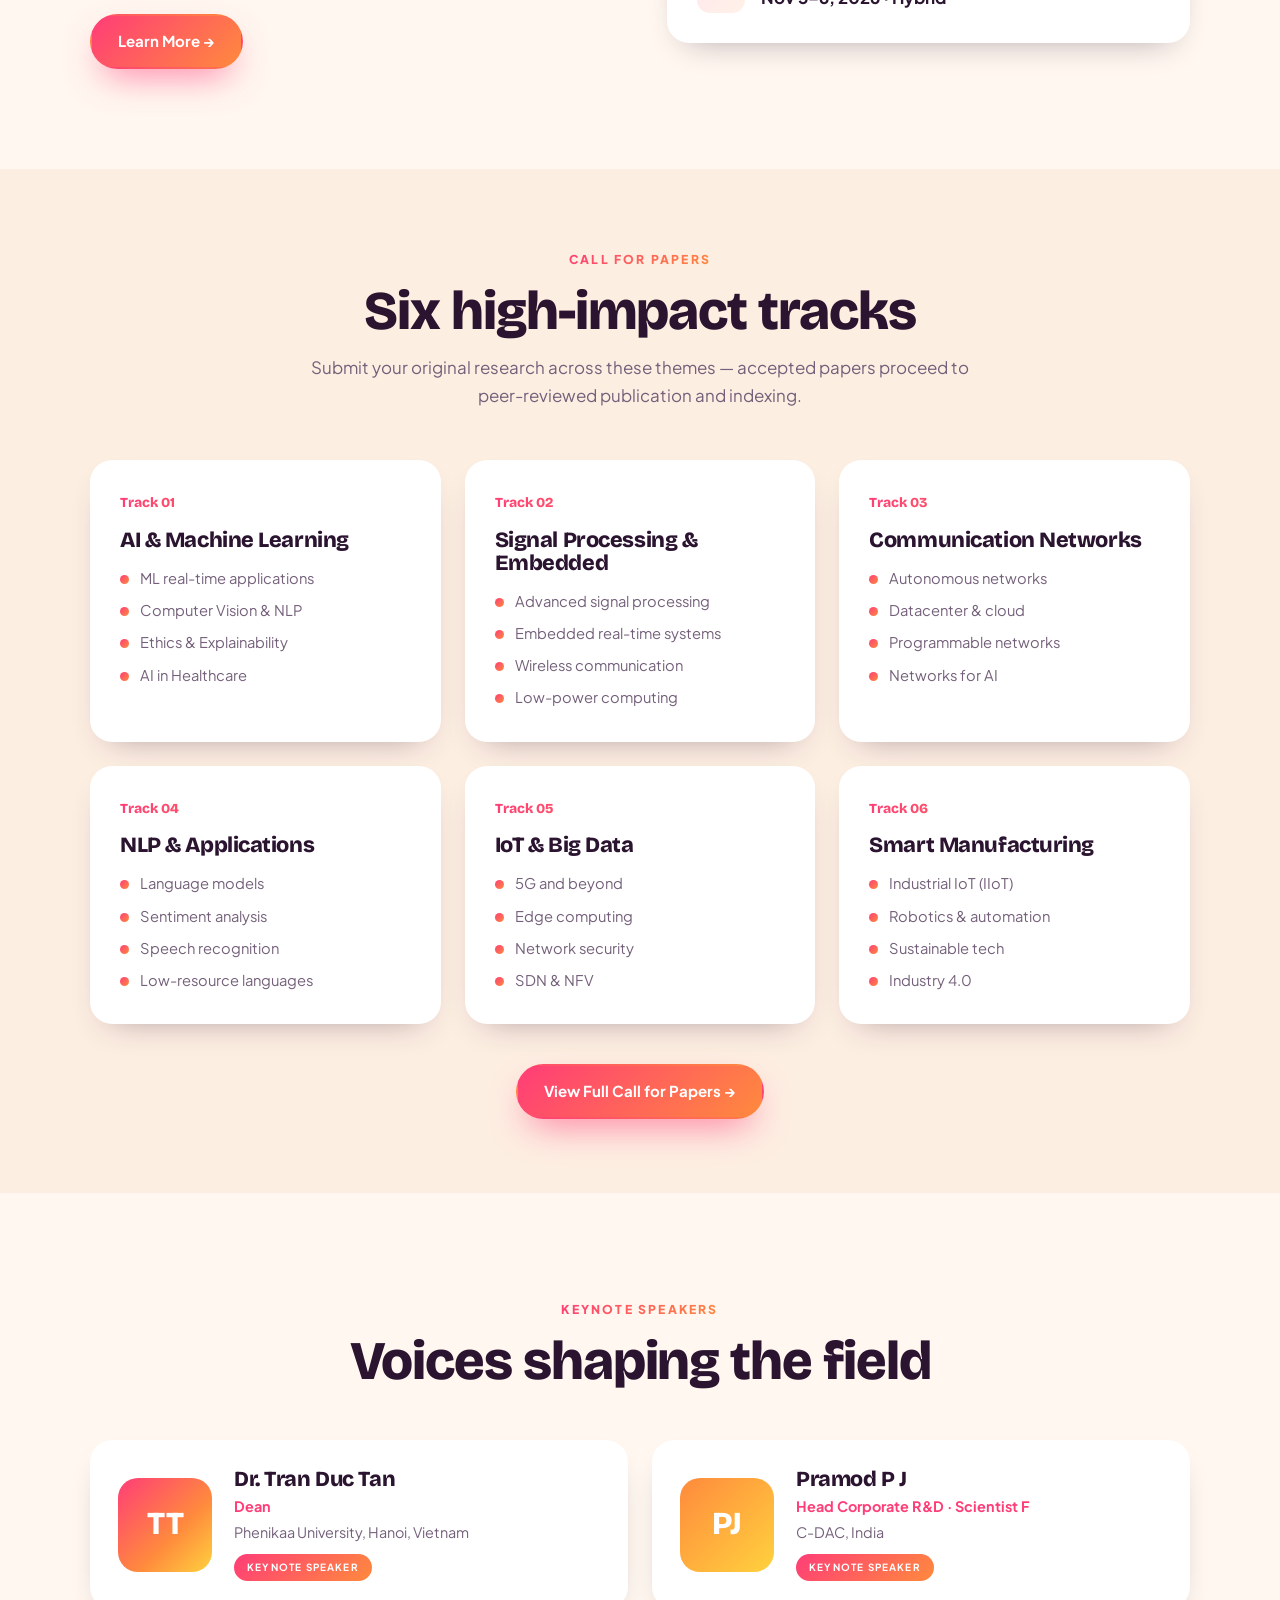
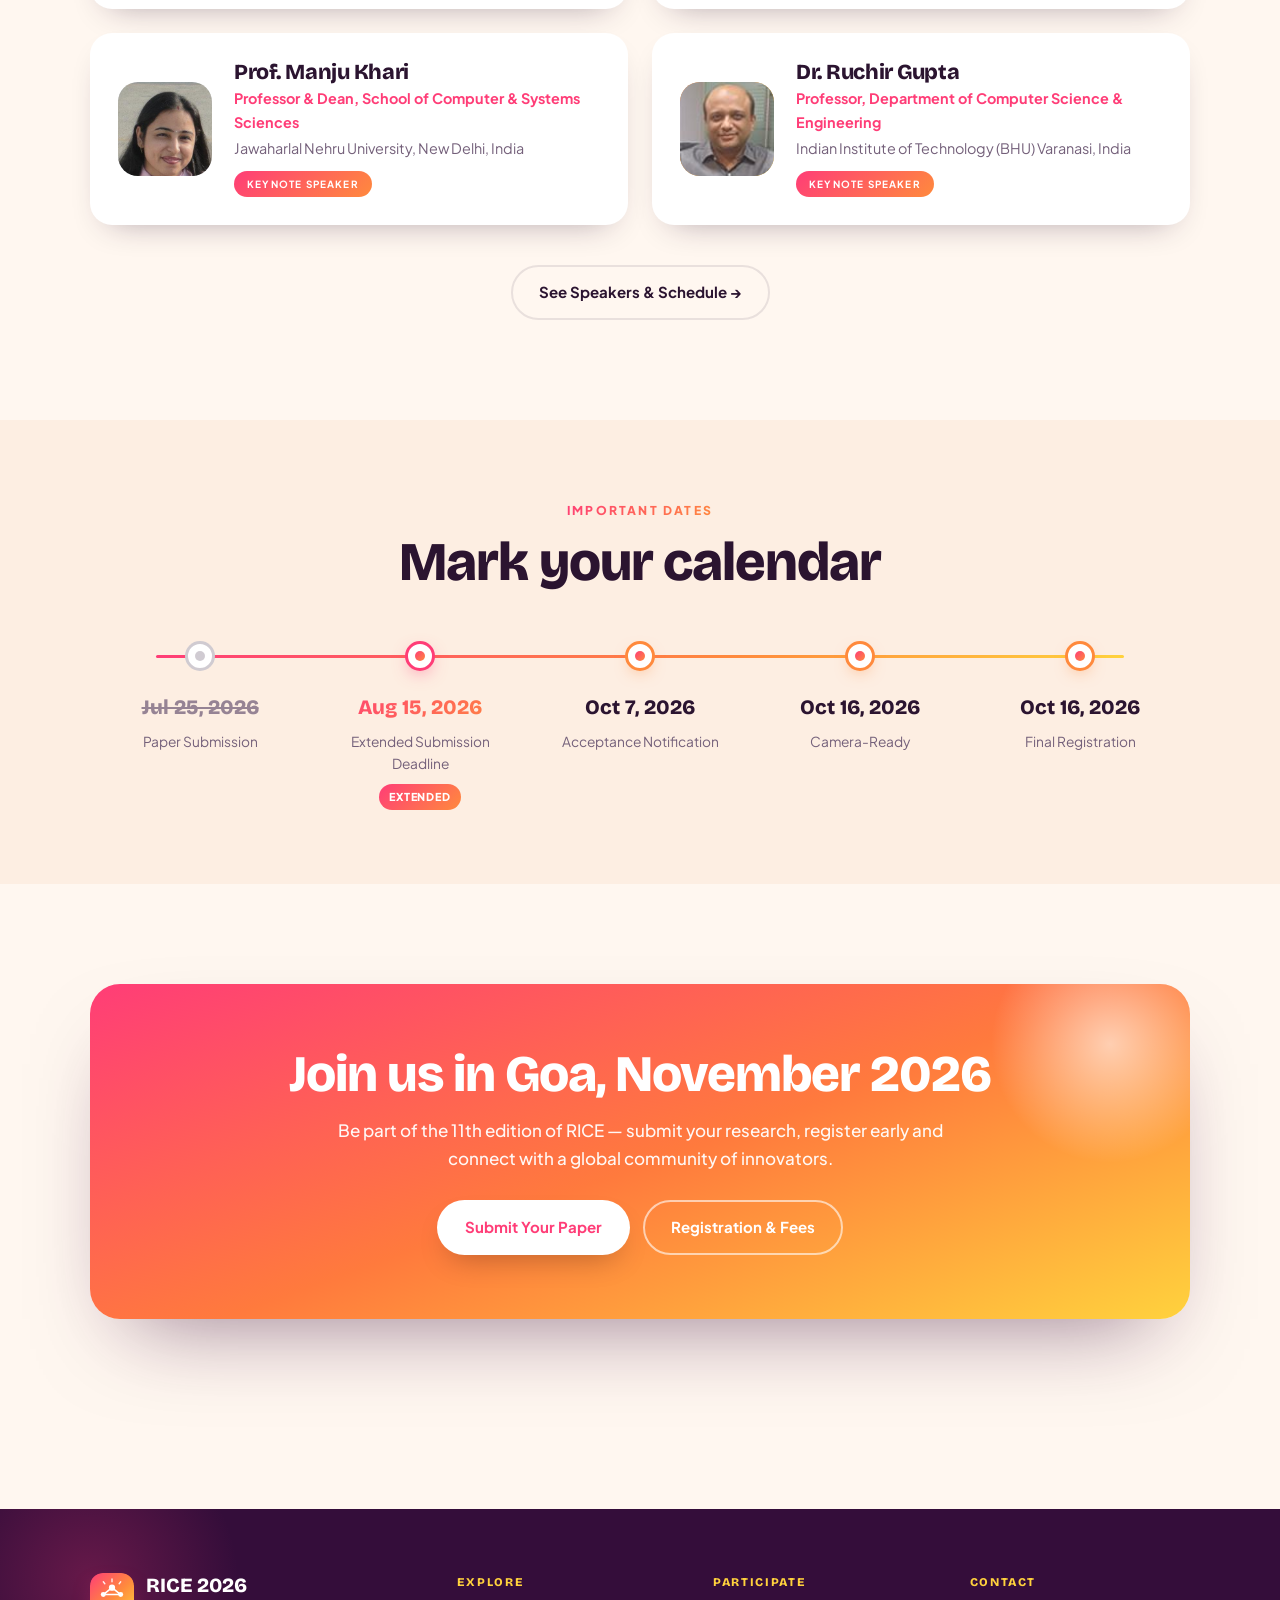
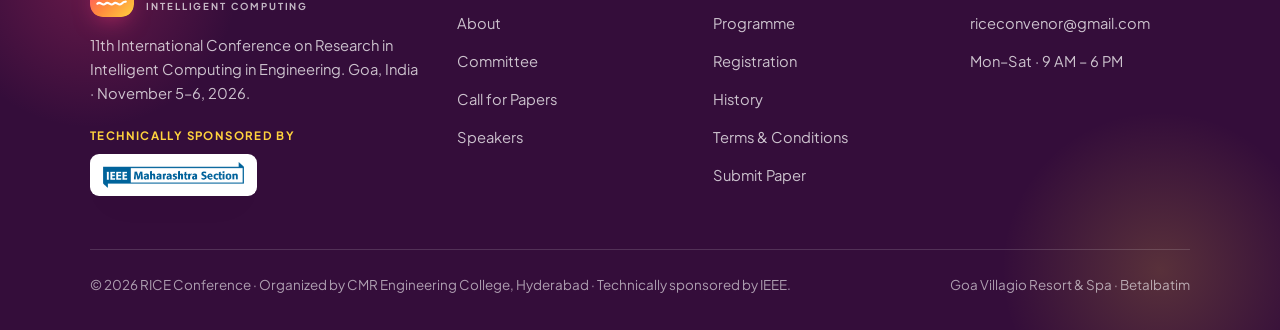
==== commit 1a85aeee: "Add Prof. Manju Khari and Dr. Ruchir Gupta as keynote speakers Co-Authored-By: Claude Opus 5.5 <nore" ====
--- a/2026/index.html
+++ b/2026/index.html
@@ -113,6 +113,8 @@
     <div class="grid-2">
       <div class="card speaker reveal"><div class="avatar">TT</div><div><h3>Dr. Tran Duc Tan</h3><div class="role">Dean</div><div class="aff">Phenikaa University, Hanoi, Vietnam</div><span class="tag">Keynote Speaker</span></div></div>
       <div class="card speaker reveal"><div class="avatar">PJ</div><div><h3>Pramod P J</h3><div class="role">Head Corporate R&amp;D · Scientist F</div><div class="aff">C-DAC, India</div><span class="tag">Keynote Speaker</span></div></div>
+      <div class="card speaker reveal"><img class="avatar" src="assets/speaker-manju-khari.jpg" alt="Prof. Manju Khari" loading="lazy"><div><h3>Prof. Manju Khari</h3><div class="role">Professor &amp; Dean, School of Computer &amp; Systems Sciences</div><div class="aff">Jawaharlal Nehru University, New Delhi, India</div><span class="tag">Keynote Speaker</span></div></div>
+      <div class="card speaker reveal"><img class="avatar" src="assets/speaker-ruchir-gupta.jpg" alt="Dr. Ruchir Gupta" loading="lazy"><div><h3>Dr. Ruchir Gupta</h3><div class="role">Professor, Department of Computer Science &amp; Engineering</div><div class="aff">Indian Institute of Technology (BHU) Varanasi, India</div><span class="tag">Keynote Speaker</span></div></div>
     </div>
     <div class="center" style="margin-top:40px"><a href="speakers.html" class="btn btn-out">See Speakers &amp; Schedule →</a></div>
   </div>
--- a/2026/assets/styles.css
+++ b/2026/assets/styles.css
@@ -160,6 +160,7 @@
 .speaker{display:flex;gap:22px;align-items:center;padding:28px}
 .speaker .avatar{width:94px;height:94px;border-radius:20px;flex-shrink:0;display:grid;place-items:center;font-family:"Bricolage Grotesque";font-weight:800;font-size:2rem;color:#fff;background:var(--grad-3)}
 .speaker:nth-child(even) .avatar{background:linear-gradient(135deg,var(--orange),var(--gold))}
+.speaker img.avatar{object-fit:cover;object-position:center top;background:#e9edf3}
 .speaker h3{font-size:1.34rem}
 .speaker .role{color:var(--magenta);font-weight:700;font-size:.9rem;margin:4px 0 2px}
 .speaker .aff{color:var(--muted);font-size:.9rem}
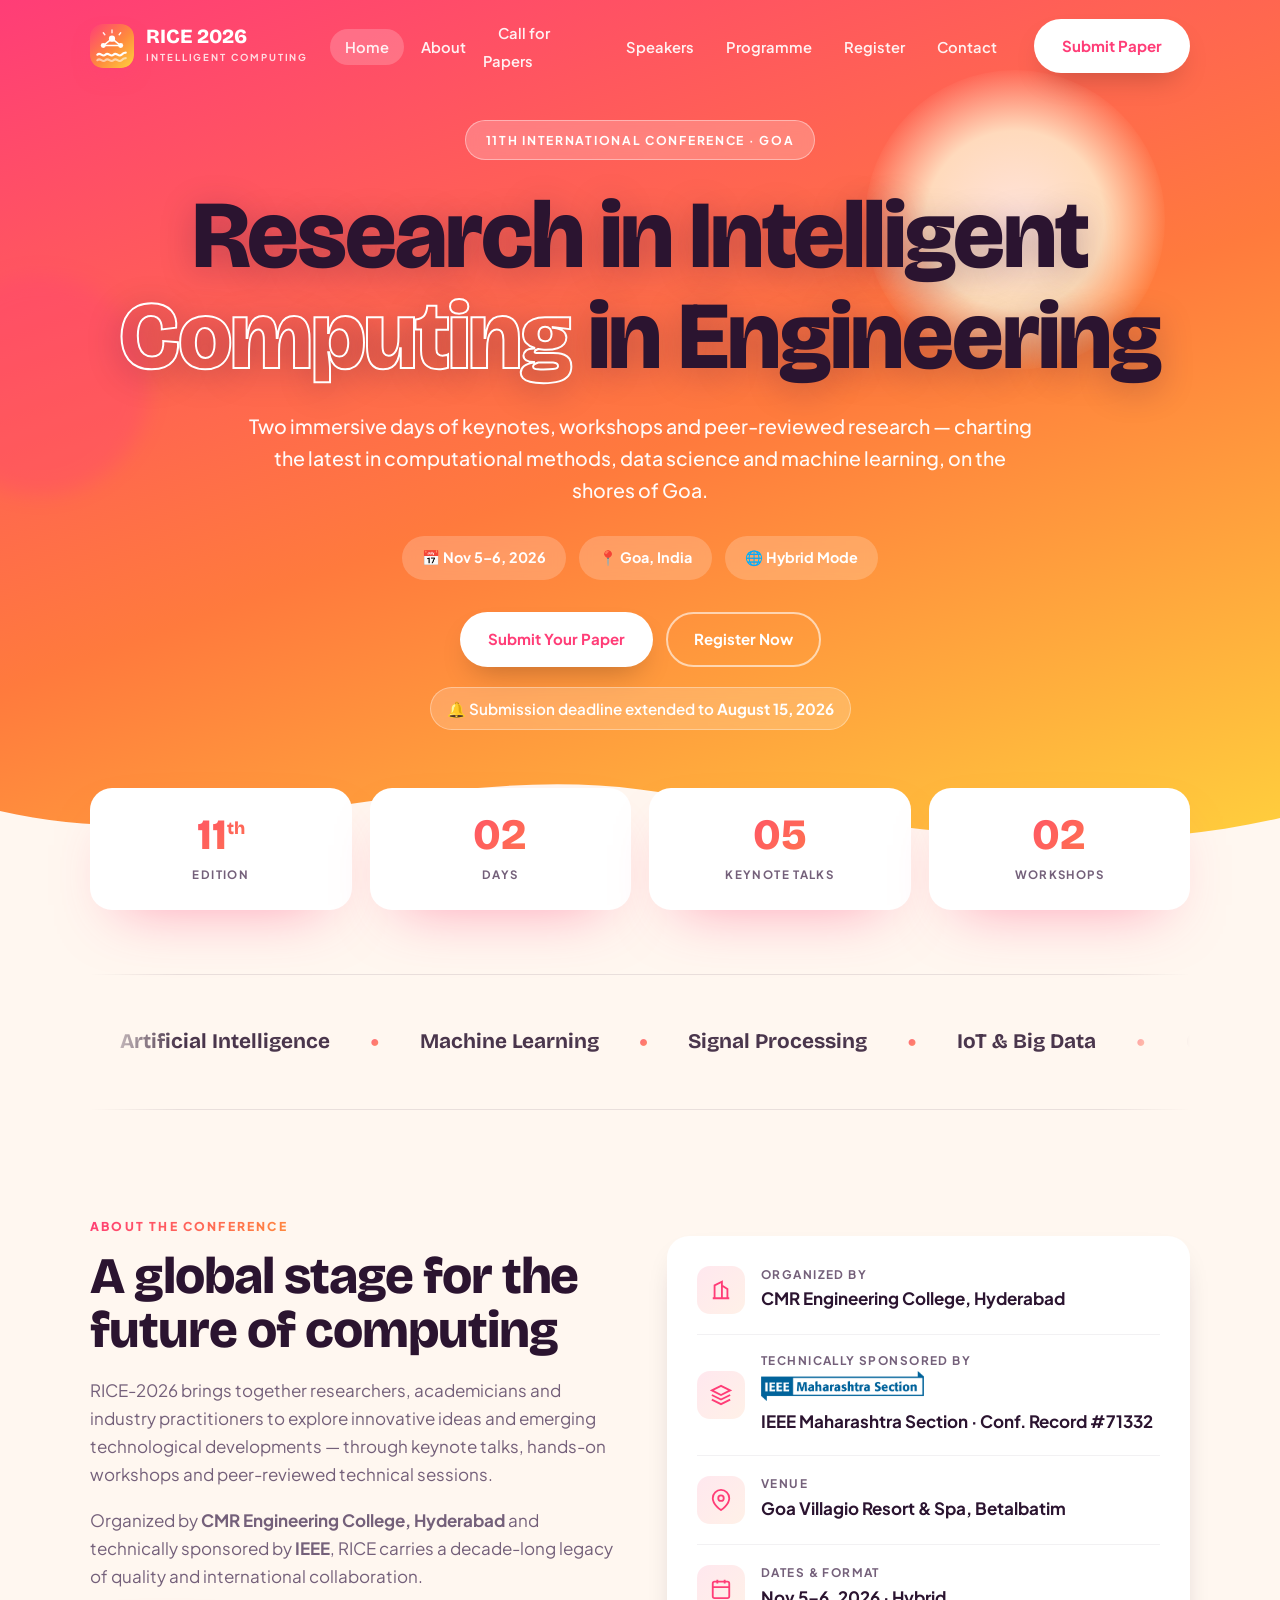
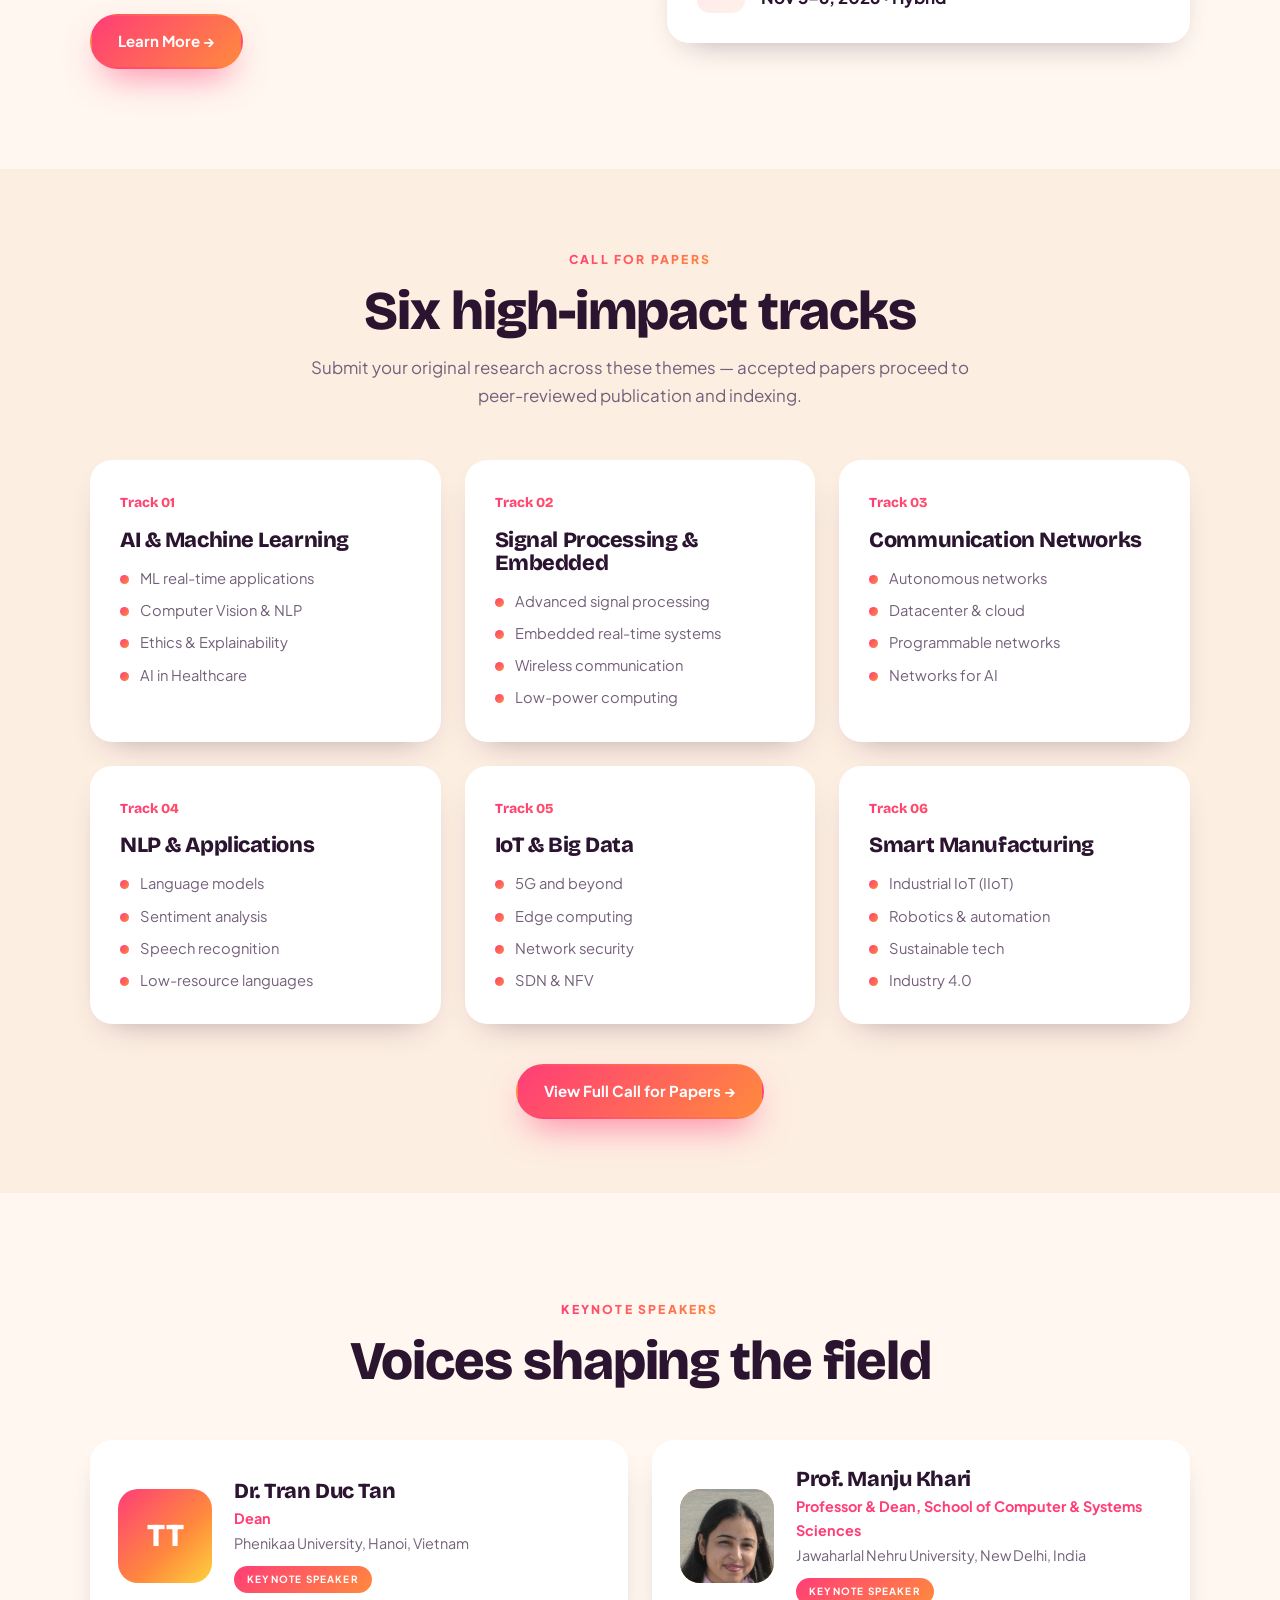
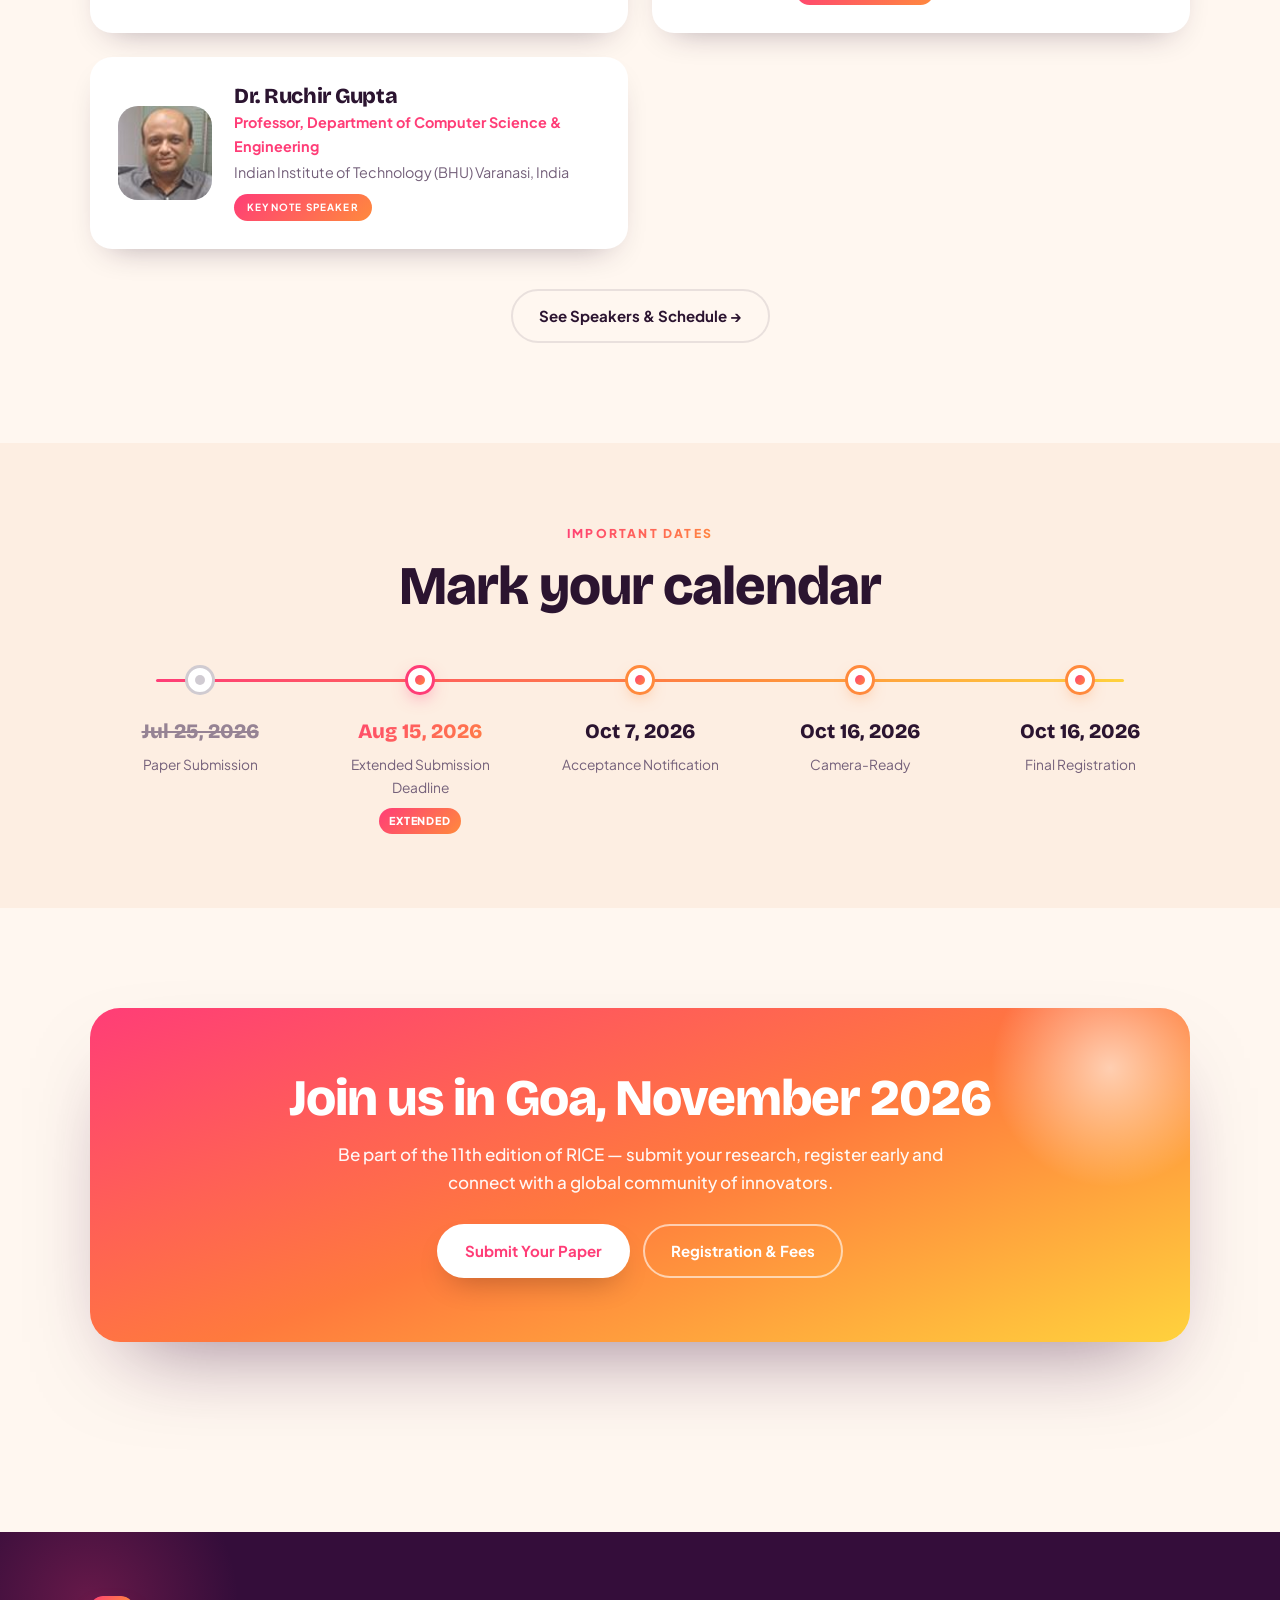
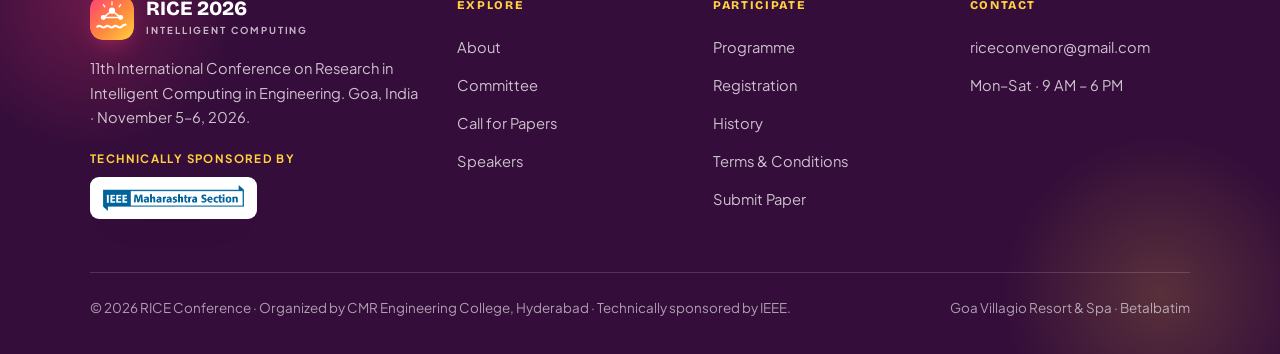
==== commit 09f5d447: "Remove Pramod P J from speakers Co-Authored-By: Claude Opus 5.5 <noreply@anthropic.com>" ====
--- a/2026/index.html
+++ b/2026/index.html
@@ -112,7 +112,6 @@
     </div>
     <div class="grid-2">
       <div class="card speaker reveal"><div class="avatar">TT</div><div><h3>Dr. Tran Duc Tan</h3><div class="role">Dean</div><div class="aff">Phenikaa University, Hanoi, Vietnam</div><span class="tag">Keynote Speaker</span></div></div>
-      <div class="card speaker reveal"><div class="avatar">PJ</div><div><h3>Pramod P J</h3><div class="role">Head Corporate R&amp;D · Scientist F</div><div class="aff">C-DAC, India</div><span class="tag">Keynote Speaker</span></div></div>
       <div class="card speaker reveal"><img class="avatar" src="assets/speaker-manju-khari.jpg" alt="Prof. Manju Khari" loading="lazy"><div><h3>Prof. Manju Khari</h3><div class="role">Professor &amp; Dean, School of Computer &amp; Systems Sciences</div><div class="aff">Jawaharlal Nehru University, New Delhi, India</div><span class="tag">Keynote Speaker</span></div></div>
       <div class="card speaker reveal"><img class="avatar" src="assets/speaker-ruchir-gupta.jpg" alt="Dr. Ruchir Gupta" loading="lazy"><div><h3>Dr. Ruchir Gupta</h3><div class="role">Professor, Department of Computer Science &amp; Engineering</div><div class="aff">Indian Institute of Technology (BHU) Varanasi, India</div><span class="tag">Keynote Speaker</span></div></div>
     </div>
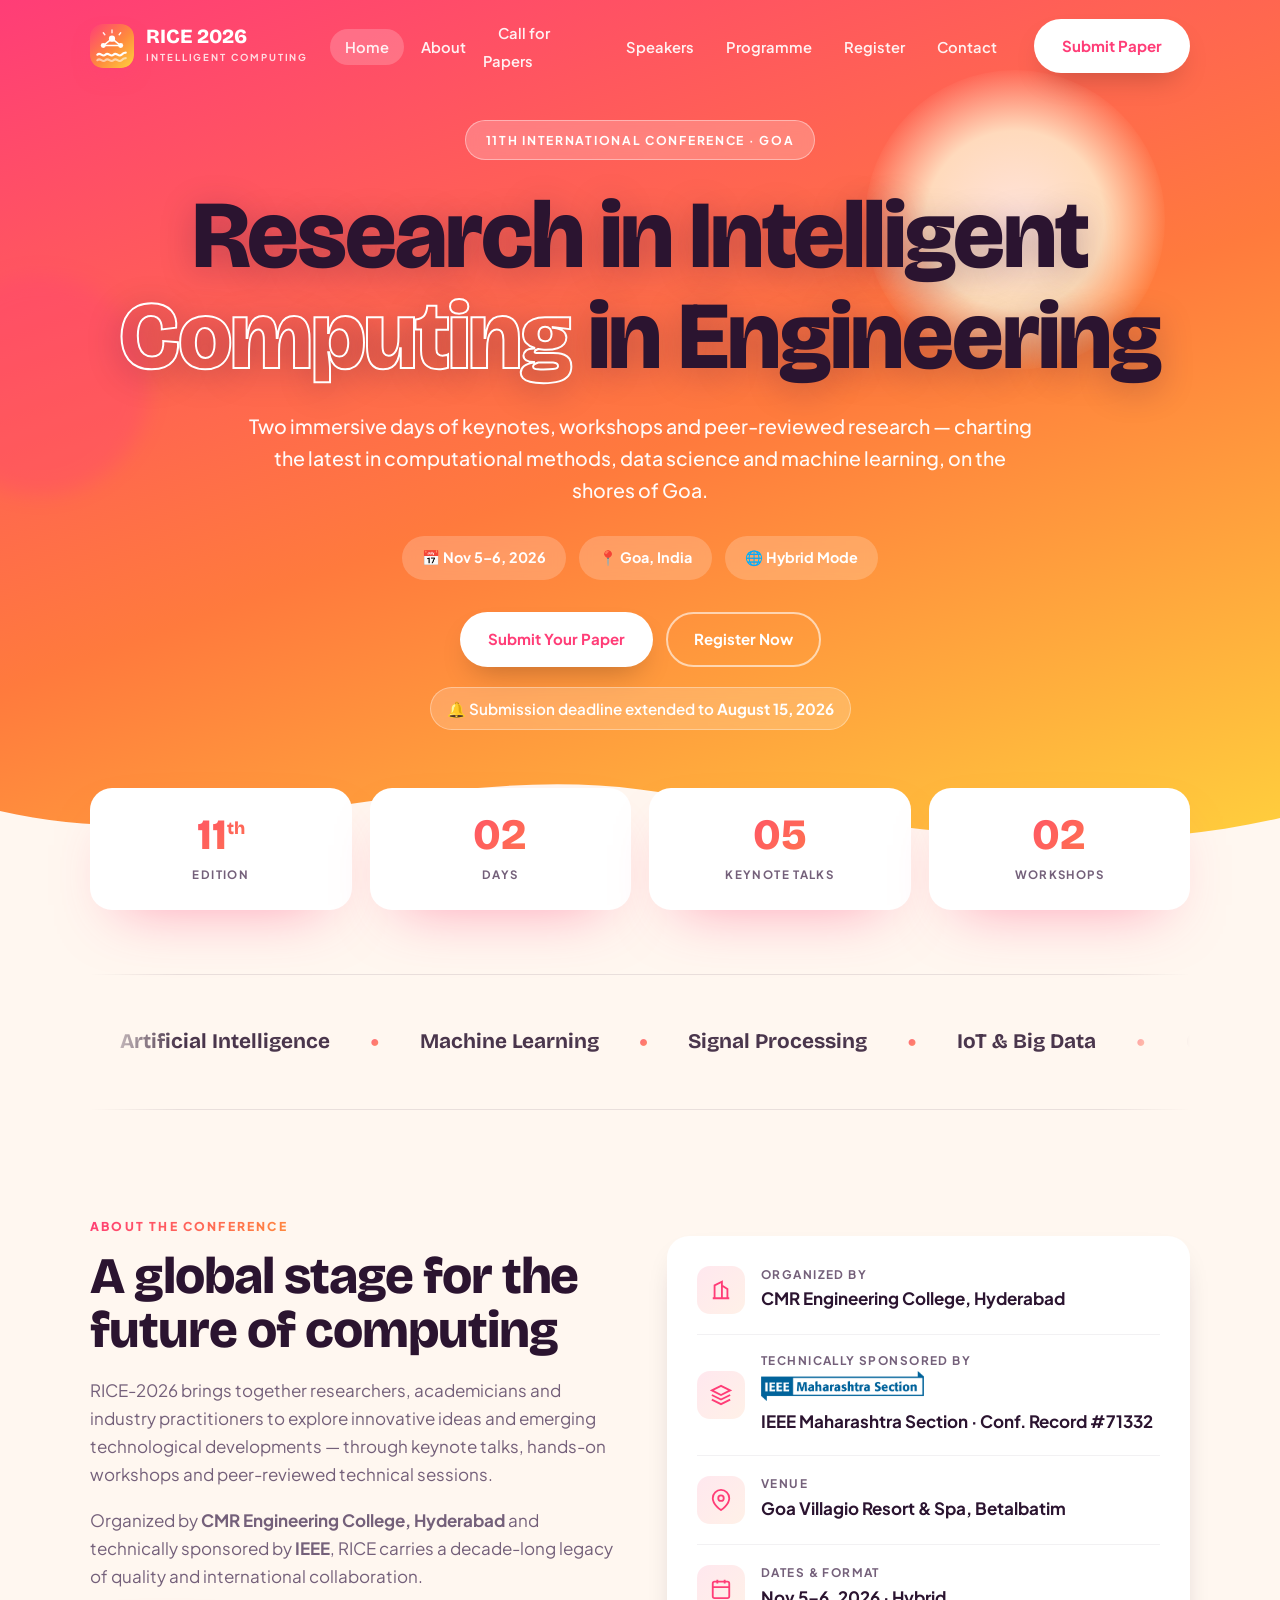
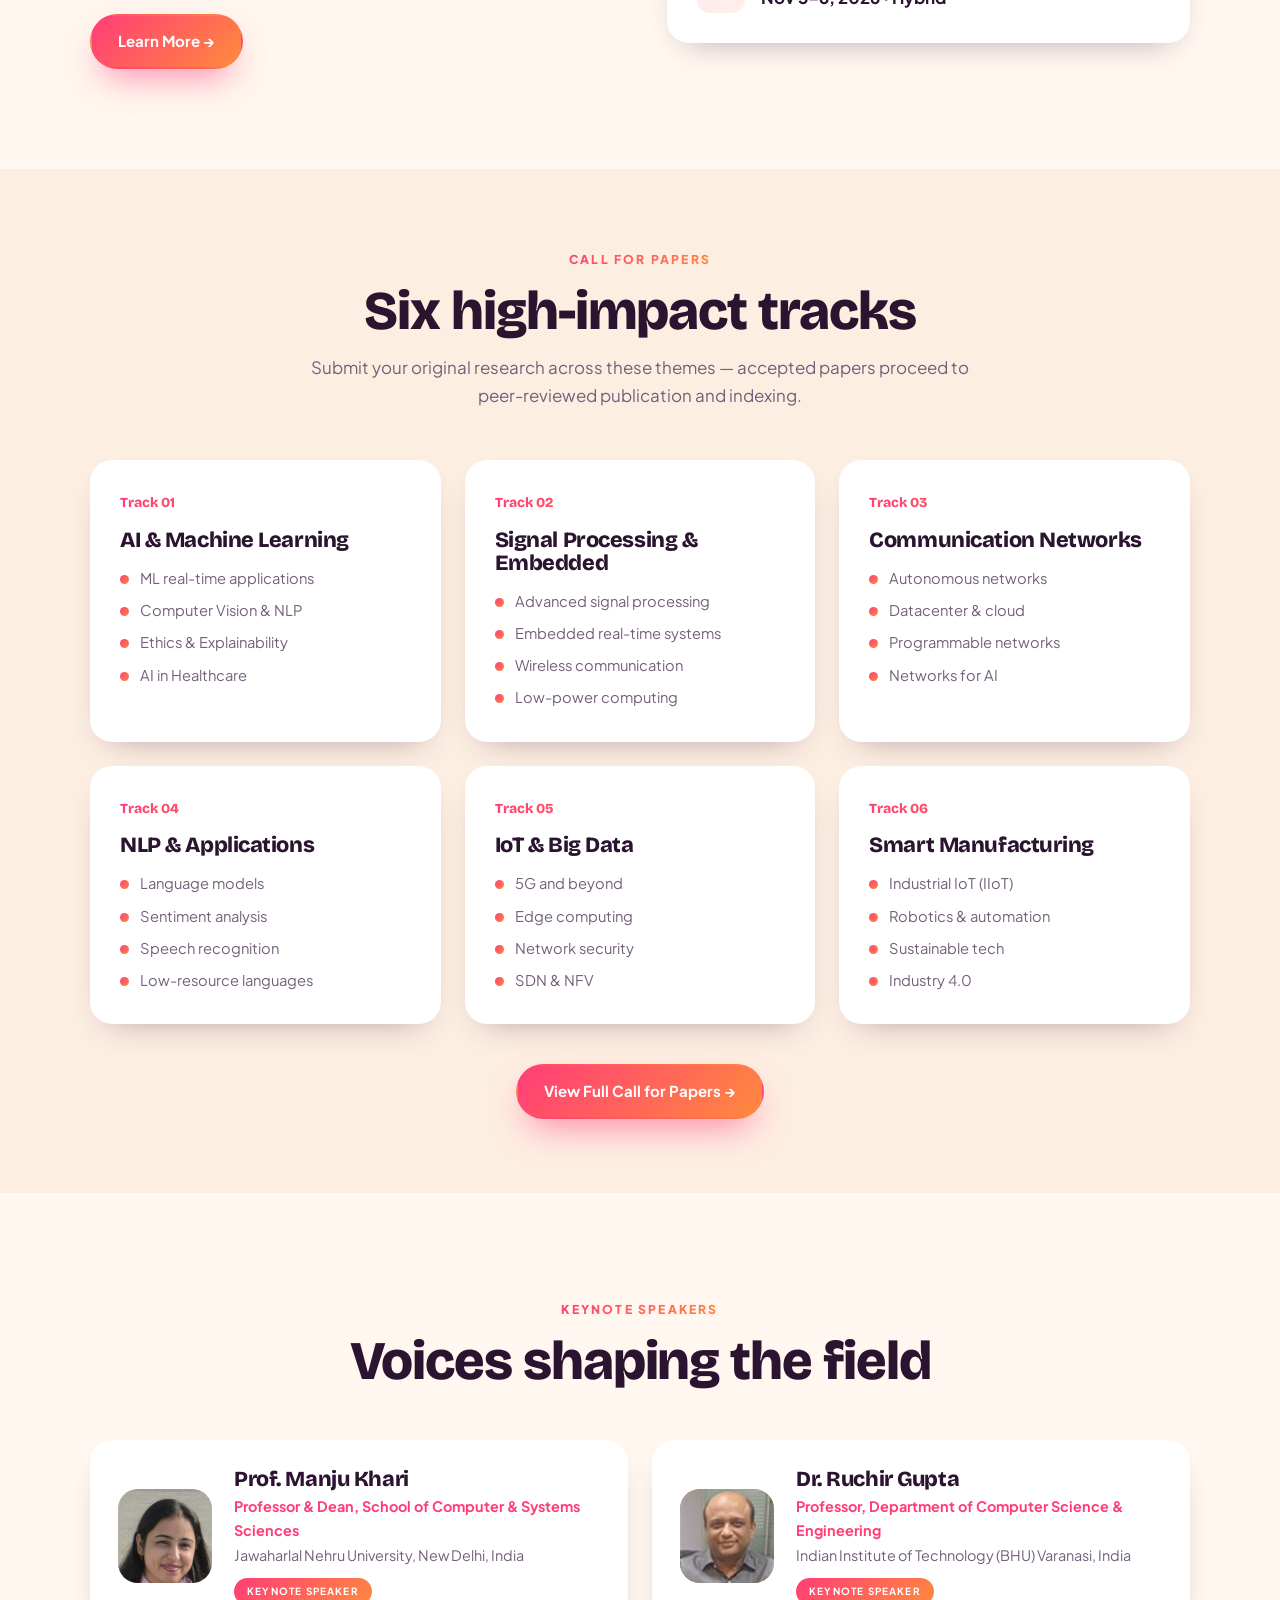
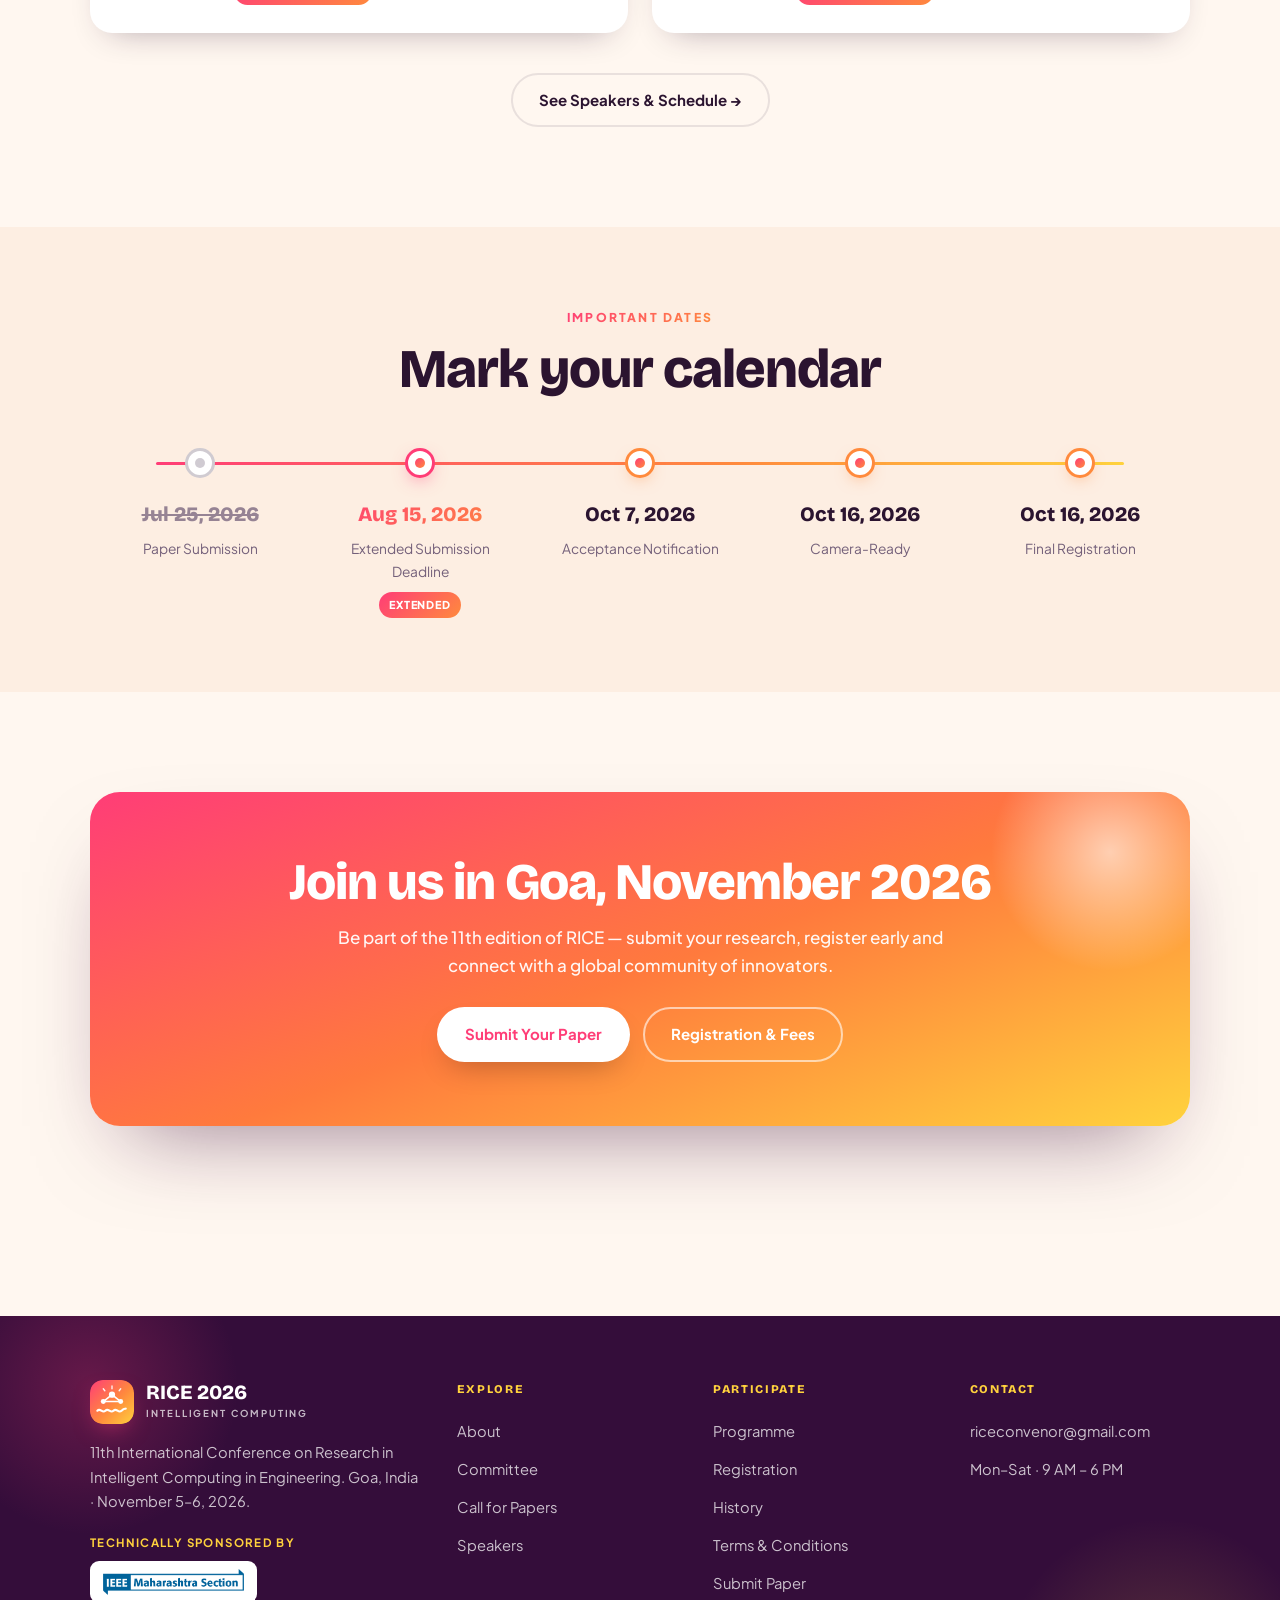
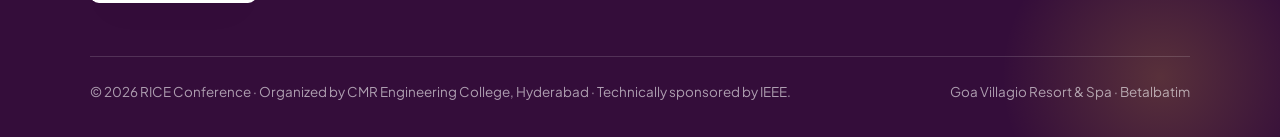
==== commit 60c740c4: "Speakers: remove Dr. Tran Duc Tan from keynote speakers Co-Authored-By: Claude Opus 5.5 <noreply@ant" ====
--- a/2026/index.html
+++ b/2026/index.html
@@ -111,7 +111,6 @@
       <h2>Voices shaping the field</h2>
     </div>
     <div class="grid-2">
-      <div class="card speaker reveal"><div class="avatar">TT</div><div><h3>Dr. Tran Duc Tan</h3><div class="role">Dean</div><div class="aff">Phenikaa University, Hanoi, Vietnam</div><span class="tag">Keynote Speaker</span></div></div>
       <div class="card speaker reveal"><img class="avatar" src="assets/speaker-manju-khari.jpg" alt="Prof. Manju Khari" loading="lazy"><div><h3>Prof. Manju Khari</h3><div class="role">Professor &amp; Dean, School of Computer &amp; Systems Sciences</div><div class="aff">Jawaharlal Nehru University, New Delhi, India</div><span class="tag">Keynote Speaker</span></div></div>
       <div class="card speaker reveal"><img class="avatar" src="assets/speaker-ruchir-gupta.jpg" alt="Dr. Ruchir Gupta" loading="lazy"><div><h3>Dr. Ruchir Gupta</h3><div class="role">Professor, Department of Computer Science &amp; Engineering</div><div class="aff">Indian Institute of Technology (BHU) Varanasi, India</div><span class="tag">Keynote Speaker</span></div></div>
     </div>
